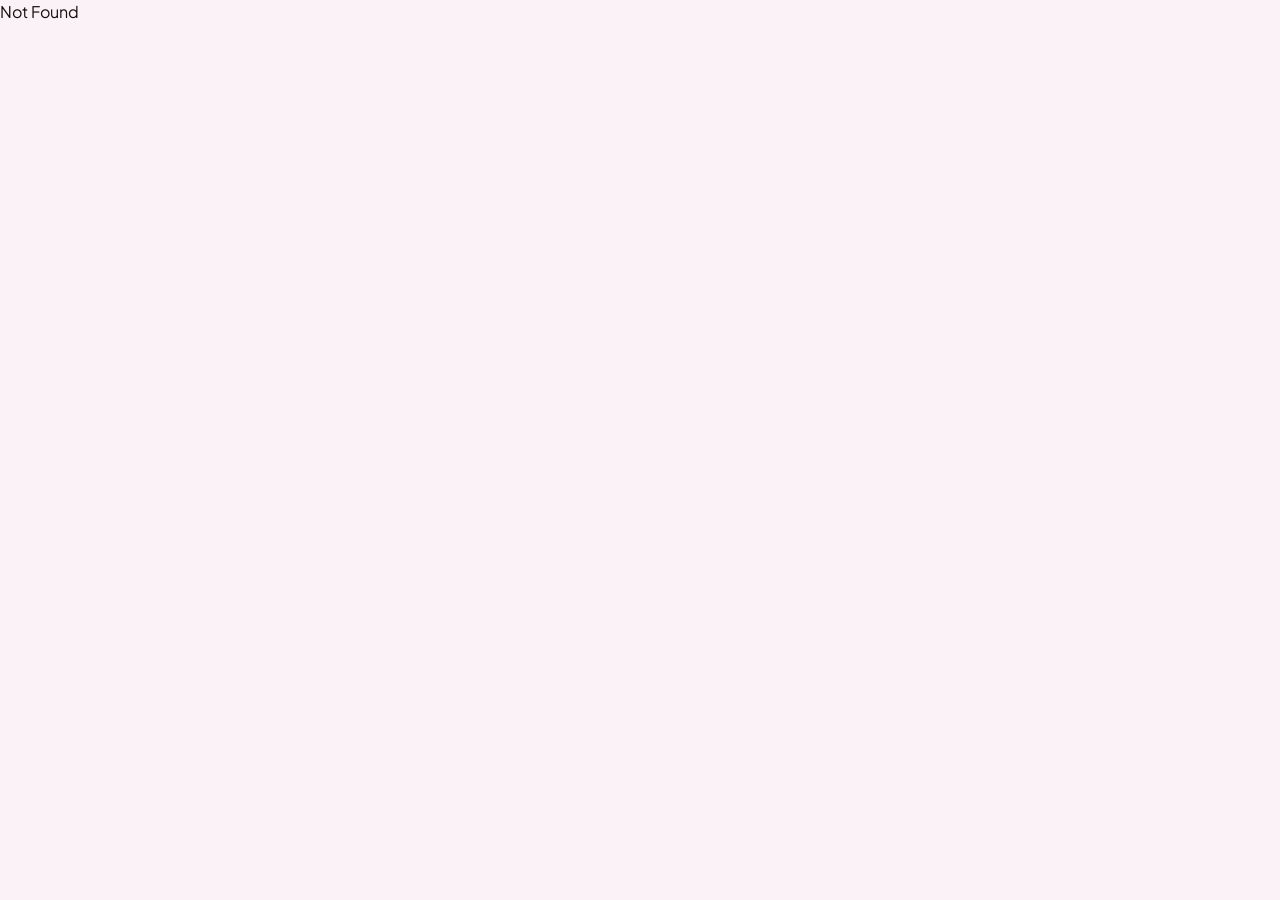
==== casestudy/case1.html @ 684c2c56 "Make responsive" ====
<html lang="en">
  <head>
    <meta charset="UTF-8">
    <meta name="viewport" content="width=device-width, initial-scale=1.0">
    <title>App</title>
    <meta name="description" content="Built with caffeine.ai">
    <meta property="og:title" content="App">
    <meta property="og:description" content="Built with caffeine.ai">
    <meta property="og:type" content="website">
    <meta name="twitter:card" content="summary_large_image">
    <link rel="icon" type="image/x-icon" href="/favicon.ico">
    <script type="module" src="../assets/index.js"></script>
    <link rel="stylesheet" href="../assets/index.css">
    <link rel="stylesheet" href="casestudy.css">
  </head>
  <body>
    <div id="root">
      <div class="min-h-screen bg-background text-foreground">
        <header class="sticky top-0 z-50 bg-background/90 backdrop-blur-md border-b border-border">
          <div class="max-w-4xl mx-auto px-6 h-16 flex items-center justify-between">
            <a href="../index.html#projects" data-slot="button" class="inline-flex items-center justify-center whitespace-nowrap text-sm font-medium transition-all disabled:pointer-events-none disabled:opacity-50 [&amp;_svg]:pointer-events-none [&amp;_svg:not([class*='size-'])]:size-4 shrink-0 [&amp;_svg]:shrink-0 outline-none focus-visible:border-ring focus-visible:ring-ring/50 focus-visible:ring-[3px] aria-invalid:ring-destructive/20 dark:aria-invalid:ring-destructive/40 aria-invalid:border-destructive hover:text-accent-foreground dark:hover:bg-accent/50 h-8 gap-1.5 px-3 has-[&gt;svg]:px-2.5 rounded-full hover:bg-accent -ml-2" data-ocid="casestudy.secondary_button">
              <svg xmlns="http://www.w3.org/2000/svg" width="24" height="24" viewBox="0 0 24 24" fill="none" stroke="currentColor" stroke-width="2" stroke-linecap="round" stroke-linejoin="round" class="lucide lucide-arrow-left w-4 h-4 mr-2" aria-hidden="true">
                <path d="m12 19-7-7 7-7"></path>
                <path d="M19 12H5"></path>
              </svg>Back to Portfolio </a>
            <span class="font-display text-sm font-semibold text-muted-foreground hidden sm:block">Case Study</span>
          </div>
        </header>
        <main class="max-w-4xl mx-auto px-6 py-16">
          <div class="mb-12" style="opacity: 1; transform: none;">
            <div class="flex flex-wrap gap-2 mb-4">
              <span class="text-xs font-medium px-3 py-1 bg-accent text-accent-foreground rounded-full border border-border">UI/UX Design</span>
              <span class="text-xs font-medium px-3 py-1 bg-accent text-accent-foreground rounded-full border border-border">Landing Page</span>
            </div>
            <h1 class="font-display text-4xl md:text-5xl font-bold text-foreground mb-4 leading-tight">Unimersiv VR Landing Page</h1>
            <p class="text-lg text-muted-foreground max-w-xl">A bold and immersive landing page design for a VR solutions platform, blending dark aesthetics with futuristic typography.</p>
          </div>
          <div class="rounded-3xl overflow-hidden shadow-lift mb-16" style="opacity: 1; transform: none;">
            <img alt="Unimersiv VR Landing Page" class="w-full h-auto object-cover object-top max-h-[520px]" src="../assets/uploads/VR-landing-Page-1-1.png">
          </div>
          <div class="space-y-12">
            <div class="grid md:grid-cols-[200px_1fr] gap-6 items-start" style="opacity: 1; transform: none;">
              <div class="flex items-center gap-3 md:flex-col md:items-start md:pt-1">
                <div class="w-10 h-10 rounded-2xl bg-accent border border-border flex items-center justify-center flex-shrink-0">
                  <svg xmlns="http://www.w3.org/2000/svg" width="24" height="24" viewBox="0 0 24 24" fill="none" stroke="currentColor" stroke-width="2" stroke-linecap="round" stroke-linejoin="round" class="lucide lucide-target w-5 h-5 text-accent-foreground" aria-hidden="true">
                    <circle cx="12" cy="12" r="10"></circle>
                    <circle cx="12" cy="12" r="6"></circle>
                    <circle cx="12" cy="12" r="2"></circle>
                  </svg>
                </div>
                <h2 class="font-display font-semibold text-base text-foreground">Project Overview</h2>
              </div>
              <div class="bg-card border border-border rounded-2xl p-6 shadow-xs">
                <p class="text-sm text-muted-foreground leading-relaxed">This project focused on delivering a user-centered design solution that solves a real problem in a modern, visually refined way. The goal was to create an experience that feels intuitive, looks beautiful, and aligns with the brand’s identity and business objectives.</p>
              </div>
            </div>
            <div class="grid md:grid-cols-[200px_1fr] gap-6 items-start" style="opacity: 1; transform: none;">
              <div class="flex items-center gap-3 md:flex-col md:items-start md:pt-1">
                <div class="w-10 h-10 rounded-2xl bg-accent border border-border flex items-center justify-center flex-shrink-0">
                  <svg xmlns="http://www.w3.org/2000/svg" width="24" height="24" viewBox="0 0 24 24" fill="none" stroke="currentColor" stroke-width="2" stroke-linecap="round" stroke-linejoin="round" class="lucide lucide-search w-5 h-5 text-accent-foreground" aria-hidden="true">
                    <path d="m21 21-4.34-4.34"></path>
                    <circle cx="11" cy="11" r="8"></circle>
                  </svg>
                </div>
                <h2 class="font-display font-semibold text-base text-foreground">Problem Statement</h2>
              </div>
              <div class="bg-card border border-border rounded-2xl p-6 shadow-xs">
                <p class="text-sm text-muted-foreground leading-relaxed">Users were facing friction points in the existing experience — unclear navigation, inconsistent visual language, and lack of responsiveness across devices. The challenge was to redesign the experience from the ground up with a research-first approach, addressing both usability gaps and aesthetic shortcomings.</p>
              </div>
            </div>
            <div class="grid md:grid-cols-[200px_1fr] gap-6 items-start" style="opacity: 1; transform: none;">
              <div class="flex items-center gap-3 md:flex-col md:items-start md:pt-1">
                <div class="w-10 h-10 rounded-2xl bg-accent border border-border flex items-center justify-center flex-shrink-0">
                  <svg xmlns="http://www.w3.org/2000/svg" width="24" height="24" viewBox="0 0 24 24" fill="none" stroke="currentColor" stroke-width="2" stroke-linecap="round" stroke-linejoin="round" class="lucide lucide-lightbulb w-5 h-5 text-accent-foreground" aria-hidden="true">
                    <path d="M15 14c.2-1 .7-1.7 1.5-2.5 1-.9 1.5-2.2 1.5-3.5A6 6 0 0 0 6 8c0 1 .2 2.2 1.5 3.5.7.7 1.3 1.5 1.5 2.5"></path>
                    <path d="M9 18h6"></path>
                    <path d="M10 22h4"></path>
                  </svg>
                </div>
                <h2 class="font-display font-semibold text-base text-foreground">Research &amp; Insights</h2>
              </div>
              <div class="bg-card border border-border rounded-2xl p-6 shadow-xs">
                <p class="text-sm text-muted-foreground leading-relaxed">Through user interviews, competitive analysis, and heuristic evaluation, we identified core pain points: cognitive overload, poor information hierarchy, and missing feedback states. These insights directly shaped the design direction and feature prioritization.</p>
              </div>
            </div>
            <div class="grid md:grid-cols-[200px_1fr] gap-6 items-start" style="opacity: 1; transform: none;">
              <div class="flex items-center gap-3 md:flex-col md:items-start md:pt-1">
                <div class="w-10 h-10 rounded-2xl bg-accent border border-border flex items-center justify-center flex-shrink-0">
                  <svg xmlns="http://www.w3.org/2000/svg" width="24" height="24" viewBox="0 0 24 24" fill="none" stroke="currentColor" stroke-width="2" stroke-linecap="round" stroke-linejoin="round" class="lucide lucide-layers w-5 h-5 text-accent-foreground" aria-hidden="true">
                    <path d="M12.83 2.18a2 2 0 0 0-1.66 0L2.6 6.08a1 1 0 0 0 0 1.83l8.58 3.91a2 2 0 0 0 1.66 0l8.58-3.9a1 1 0 0 0 0-1.83z"></path>
                    <path d="M2 12a1 1 0 0 0 .58.91l8.6 3.91a2 2 0 0 0 1.65 0l8.58-3.9A1 1 0 0 0 22 12"></path>
                    <path d="M2 17a1 1 0 0 0 .58.91l8.6 3.91a2 2 0 0 0 1.65 0l8.58-3.9A1 1 0 0 0 22 17"></path>
                  </svg>
                </div>
                <h2 class="font-display font-semibold text-base text-foreground">Design Process</h2>
              </div>
              <div class="bg-card border border-border rounded-2xl p-6 shadow-xs">
                <p class="text-sm text-muted-foreground leading-relaxed">Starting with low-fidelity wireframes in Figma, I mapped user flows and information architecture. After testing and iteration, mid-fidelity prototypes were created, refined through feedback sessions, and evolved into high-fidelity UI designs with a complete design system including components, spacing tokens, and color guidelines.</p>
              </div>
            </div>
            <div class="grid md:grid-cols-[200px_1fr] gap-6 items-start" style="opacity: 1; transform: none;">
              <div class="flex items-center gap-3 md:flex-col md:items-start md:pt-1">
                <div class="w-10 h-10 rounded-2xl bg-accent border border-border flex items-center justify-center flex-shrink-0">
                  <svg xmlns="http://www.w3.org/2000/svg" width="24" height="24" viewBox="0 0 24 24" fill="none" stroke="currentColor" stroke-width="2" stroke-linecap="round" stroke-linejoin="round" class="lucide lucide-monitor w-5 h-5 text-accent-foreground" aria-hidden="true">
                    <rect width="20" height="14" x="2" y="3" rx="2"></rect>
                    <line x1="8" x2="16" y1="21" y2="21"></line>
                    <line x1="12" x2="12" y1="17" y2="21"></line>
                  </svg>
                </div>
                <h2 class="font-display font-semibold text-base text-foreground">Final UI Design</h2>
              </div>
              <div class="bg-card border border-border rounded-2xl p-6 shadow-xs">
                <p class="text-sm text-muted-foreground leading-relaxed">The final design features a clean, minimal interface with strong typographic hierarchy, consistent component usage, and delightful micro-interactions. The design system ensures scalability and consistency across all screens and future releases.</p>
              </div>
            </div>
            <div class="grid md:grid-cols-[200px_1fr] gap-6 items-start" style="opacity: 1; transform: none;">
              <div class="flex items-center gap-3 md:flex-col md:items-start md:pt-1">
                <div class="w-10 h-10 rounded-2xl bg-accent border border-border flex items-center justify-center flex-shrink-0">
                  <svg xmlns="http://www.w3.org/2000/svg" width="24" height="24" viewBox="0 0 24 24" fill="none" stroke="currentColor" stroke-width="2" stroke-linecap="round" stroke-linejoin="round" class="lucide lucide-trending-up w-5 h-5 text-accent-foreground" aria-hidden="true">
                    <path d="M16 7h6v6"></path>
                    <path d="m22 7-8.5 8.5-5-5L2 17"></path>
                  </svg>
                </div>
                <h2 class="font-display font-semibold text-base text-foreground">Outcome &amp; Impact</h2>
              </div>
              <div class="bg-card border border-border rounded-2xl p-6 shadow-xs">
                <p class="text-sm text-muted-foreground leading-relaxed">The redesigned experience showed measurable improvements: increased task completion rates, reduced user drop-off, and positive feedback from usability testing participants. The project demonstrated the tangible business value of investing in research-driven, thoughtful design.</p>
              </div>
            </div>
          </div>
          <div class="mt-16 text-center bg-gradient-to-br from-rose-50 to-amber-50 border border-border rounded-4xl p-12" style="opacity: 1; transform: none;">
            <h3 class="font-display text-3xl font-bold text-foreground mb-3">Like what you see?</h3>
            <p class="text-muted-foreground mb-6">Let's collaborate on your next project.</p>
            <a href="../index.html#contact" data-slot="button" class="inline-flex items-center justify-center gap-2 whitespace-nowrap text-sm font-medium disabled:pointer-events-none disabled:opacity-50 [&amp;_svg]:pointer-events-none 
              [&amp;_svg:not([class*='size-'])]:size-4 shrink-0 [&amp;_svg]:shrink-0 outline-none focus-visible:border-ring focus-visible:ring-ring/50 
              focus-visible:ring-[3px] aria-invalid:ring-destructive/20 dark:aria-invalid:ring-destructive/40 aria-invalid:border-destructive shadow-xs 
              hover:bg-primary/90 py-2 has-[&gt;svg]:px-3 rounded-full px-8 h-12 bg-primary text-primary-foreground hover:opacity-90 transition-all hover:scale-105" 
              data-ocid="casestudy.primary_button">Get in Touch
            </a>
          </div>
        </main>
      </div>
      <section aria-label="Notifications alt+T" tabindex="-1" aria-live="polite" aria-relevant="additions text" aria-atomic="false"></section>
    </div>
  </body>
</html>
---- assets/index.css ----
@import url("https://fonts.googleapis.com/css2?family=Playfair+Display:ital,wght@0,400;0,500;0,600;0,700;0,800;1,400;1,500&family=Plus+Jakarta+Sans:wght@300;400;500;600;700&display=swap");

*, ::before, ::after{
  --tw-border-spacing-x: 0;
  --tw-border-spacing-y: 0;
  --tw-translate-x: 0;
  --tw-translate-y: 0;
  --tw-rotate: 0;
  --tw-skew-x: 0;
  --tw-skew-y: 0;
  --tw-scale-x: 1;
  --tw-scale-y: 1;
  --tw-pan-x:  ;
  --tw-pan-y:  ;
  --tw-pinch-zoom:  ;
  --tw-scroll-snap-strictness: proximity;
  --tw-gradient-from-position:  ;
  --tw-gradient-via-position:  ;
  --tw-gradient-to-position:  ;
  --tw-ordinal:  ;
  --tw-slashed-zero:  ;
  --tw-numeric-figure:  ;
  --tw-numeric-spacing:  ;
  --tw-numeric-fraction:  ;
  --tw-ring-inset:  ;
  --tw-ring-offset-width: 0px;
  --tw-ring-offset-color: #fff;
  --tw-ring-color: rgb(59 130 246 / 0.5);
  --tw-ring-offset-shadow: 0 0 #0000;
  --tw-ring-shadow: 0 0 #0000;
  --tw-shadow: 0 0 #0000;
  --tw-shadow-colored: 0 0 #0000;
  --tw-blur:  ;
  --tw-brightness:  ;
  --tw-contrast:  ;
  --tw-grayscale:  ;
  --tw-hue-rotate:  ;
  --tw-invert:  ;
  --tw-saturate:  ;
  --tw-sepia:  ;
  --tw-drop-shadow:  ;
  --tw-backdrop-blur:  ;
  --tw-backdrop-brightness:  ;
  --tw-backdrop-contrast:  ;
  --tw-backdrop-grayscale:  ;
  --tw-backdrop-hue-rotate:  ;
  --tw-backdrop-invert:  ;
  --tw-backdrop-opacity:  ;
  --tw-backdrop-saturate:  ;
  --tw-backdrop-sepia:  ;
  --tw-contain-size:  ;
  --tw-contain-layout:  ;
  --tw-contain-paint:  ;
  --tw-contain-style:  ;
}

::backdrop{
  --tw-border-spacing-x: 0;
  --tw-border-spacing-y: 0;
  --tw-translate-x: 0;
  --tw-translate-y: 0;
  --tw-rotate: 0;
  --tw-skew-x: 0;
  --tw-skew-y: 0;
  --tw-scale-x: 1;
  --tw-scale-y: 1;
  --tw-pan-x:  ;
  --tw-pan-y:  ;
  --tw-pinch-zoom:  ;
  --tw-scroll-snap-strictness: proximity;
  --tw-gradient-from-position:  ;
  --tw-gradient-via-position:  ;
  --tw-gradient-to-position:  ;
  --tw-ordinal:  ;
  --tw-slashed-zero:  ;
  --tw-numeric-figure:  ;
  --tw-numeric-spacing:  ;
  --tw-numeric-fraction:  ;
  --tw-ring-inset:  ;
  --tw-ring-offset-width: 0px;
  --tw-ring-offset-color: #fff;
  --tw-ring-color: rgb(59 130 246 / 0.5);
  --tw-ring-offset-shadow: 0 0 #0000;
  --tw-ring-shadow: 0 0 #0000;
  --tw-shadow: 0 0 #0000;
  --tw-shadow-colored: 0 0 #0000;
  --tw-blur:  ;
  --tw-brightness:  ;
  --tw-contrast:  ;
  --tw-grayscale:  ;
  --tw-hue-rotate:  ;
  --tw-invert:  ;
  --tw-saturate:  ;
  --tw-sepia:  ;
  --tw-drop-shadow:  ;
  --tw-backdrop-blur:  ;
  --tw-backdrop-brightness:  ;
  --tw-backdrop-contrast:  ;
  --tw-backdrop-grayscale:  ;
  --tw-backdrop-hue-rotate:  ;
  --tw-backdrop-invert:  ;
  --tw-backdrop-opacity:  ;
  --tw-backdrop-saturate:  ;
  --tw-backdrop-sepia:  ;
  --tw-contain-size:  ;
  --tw-contain-layout:  ;
  --tw-contain-paint:  ;
  --tw-contain-style:  ;
}

/*
! tailwindcss v3.4.19 | MIT License | https://tailwindcss.com
*/

/*
1. Prevent padding and border from affecting element width. (https://github.com/mozdevs/cssremedy/issues/4)
2. Allow adding a border to an element by just adding a border-width. (https://github.com/tailwindcss/tailwindcss/pull/116)
*/

*,
::before,
::after {
  box-sizing: border-box; /* 1 */
  border-width: 0; /* 2 */
  border-style: solid; /* 2 */
  border-color: #e5e7eb; /* 2 */
}

::before,
::after {
  --tw-content: '';
}

/*
1. Use a consistent sensible line-height in all browsers.
2. Prevent adjustments of font size after orientation changes in iOS.
3. Use a more readable tab size.
4. Use the user's configured `sans` font-family by default.
5. Use the user's configured `sans` font-feature-settings by default.
6. Use the user's configured `sans` font-variation-settings by default.
7. Disable tap highlights on iOS
*/

html,
:host {
  line-height: 1.5; /* 1 */
  -webkit-text-size-adjust: 100%; /* 2 */
  -moz-tab-size: 4; /* 3 */
  -o-tab-size: 4;
     tab-size: 4; /* 3 */
  font-family: ui-sans-serif, system-ui, sans-serif, "Apple Color Emoji", "Segoe UI Emoji", "Segoe UI Symbol", "Noto Color Emoji"; /* 4 */
  font-feature-settings: normal; /* 5 */
  font-variation-settings: normal; /* 6 */
  -webkit-tap-highlight-color: transparent; /* 7 */
}

/*
1. Remove the margin in all browsers.
2. Inherit line-height from `html` so users can set them as a class directly on the `html` element.
*/

body {
  margin: 0; /* 1 */
  line-height: inherit; /* 2 */
}

/*
1. Add the correct height in Firefox.
2. Correct the inheritance of border color in Firefox. (https://bugzilla.mozilla.org/show_bug.cgi?id=190655)
3. Ensure horizontal rules are visible by default.
*/

hr {
  height: 0; /* 1 */
  color: inherit; /* 2 */
  border-top-width: 1px; /* 3 */
}

/*
Add the correct text decoration in Chrome, Edge, and Safari.
*/

abbr:where([title]) {
  -webkit-text-decoration: underline dotted;
          text-decoration: underline dotted;
}

/*
Remove the default font size and weight for headings.
*/

h1,
h2,
h3,
h4,
h5,
h6 {
  font-size: inherit;
  font-weight: inherit;
}

/*
Reset links to optimize for opt-in styling instead of opt-out.
*/

a {
  color: inherit;
  text-decoration: inherit;
}

/*
Add the correct font weight in Edge and Safari.
*/

b,
strong {
  font-weight: bolder;
}

/*
1. Use the user's configured `mono` font-family by default.
2. Use the user's configured `mono` font-feature-settings by default.
3. Use the user's configured `mono` font-variation-settings by default.
4. Correct the odd `em` font sizing in all browsers.
*/

code,
kbd,
samp,
pre {
  font-family: ui-monospace, SFMono-Regular, Menlo, Monaco, Consolas, "Liberation Mono", "Courier New", monospace; /* 1 */
  font-feature-settings: normal; /* 2 */
  font-variation-settings: normal; /* 3 */
  font-size: 1em; /* 4 */
}

/*
Add the correct font size in all browsers.
*/

small {
  font-size: 80%;
}

/*
Prevent `sub` and `sup` elements from affecting the line height in all browsers.
*/

sub,
sup {
  font-size: 75%;
  line-height: 0;
  position: relative;
  vertical-align: baseline;
}

sub {
  bottom: -0.25em;
}

sup {
  top: -0.5em;
}

/*
1. Remove text indentation from table contents in Chrome and Safari. (https://bugs.chromium.org/p/chromium/issues/detail?id=999088, https://bugs.webkit.org/show_bug.cgi?id=201297)
2. Correct table border color inheritance in all Chrome and Safari. (https://bugs.chromium.org/p/chromium/issues/detail?id=935729, https://bugs.webkit.org/show_bug.cgi?id=195016)
3. Remove gaps between table borders by default.
*/

table {
  text-indent: 0; /* 1 */
  border-color: inherit; /* 2 */
  border-collapse: collapse; /* 3 */
}

/*
1. Change the font styles in all browsers.
2. Remove the margin in Firefox and Safari.
3. Remove default padding in all browsers.
*/

button,
input,
optgroup,
select,
textarea {
  font-family: inherit; /* 1 */
  font-feature-settings: inherit; /* 1 */
  font-variation-settings: inherit; /* 1 */
  font-size: 100%; /* 1 */
  font-weight: inherit; /* 1 */
  line-height: inherit; /* 1 */
  letter-spacing: inherit; /* 1 */
  color: inherit; /* 1 */
  margin: 0; /* 2 */
  padding: 0; /* 3 */
}

/*
Remove the inheritance of text transform in Edge and Firefox.
*/

button,
select {
  text-transform: none;
}

/*
1. Correct the inability to style clickable types in iOS and Safari.
2. Remove default button styles.
*/

button,
input:where([type='button']),
input:where([type='reset']),
input:where([type='submit']) {
  -webkit-appearance: button; /* 1 */
  background-color: transparent; /* 2 */
  background-image: none; /* 2 */
}

/*
Use the modern Firefox focus style for all focusable elements.
*/

:-moz-focusring {
  outline: auto;
}

/*
Remove the additional `:invalid` styles in Firefox. (https://github.com/mozilla/gecko-dev/blob/2f9eacd9d3d995c937b4251a5557d95d494c9be1/layout/style/res/forms.css#L728-L737)
*/

:-moz-ui-invalid {
  box-shadow: none;
}

/*
Add the correct vertical alignment in Chrome and Firefox.
*/

progress {
  vertical-align: baseline;
}

/*
Correct the cursor style of increment and decrement buttons in Safari.
*/

::-webkit-inner-spin-button,
::-webkit-outer-spin-button {
  height: auto;
}

/*
1. Correct the odd appearance in Chrome and Safari.
2. Correct the outline style in Safari.
*/

[type='search'] {
  -webkit-appearance: textfield; /* 1 */
  outline-offset: -2px; /* 2 */
}

/*
Remove the inner padding in Chrome and Safari on macOS.
*/

::-webkit-search-decoration {
  -webkit-appearance: none;
}

/*
1. Correct the inability to style clickable types in iOS and Safari.
2. Change font properties to `inherit` in Safari.
*/

::-webkit-file-upload-button {
  -webkit-appearance: button; /* 1 */
  font: inherit; /* 2 */
}

/*
Add the correct display in Chrome and Safari.
*/

summary {
  display: list-item;
}

/*
Removes the default spacing and border for appropriate elements.
*/

blockquote,
dl,
dd,
h1,
h2,
h3,
h4,
h5,
h6,
hr,
figure,
p,
pre {
  margin: 0;
}

fieldset {
  margin: 0;
  padding: 0;
}

legend {
  padding: 0;
}

ol,
ul,
menu {
  list-style: none;
  margin: 0;
  padding: 0;
}

/*
Reset default styling for dialogs.
*/

dialog {
  padding: 0;
}

/*
Prevent resizing textareas horizontally by default.
*/

textarea {
  resize: vertical;
}

/*
1. Reset the default placeholder opacity in Firefox. (https://github.com/tailwindlabs/tailwindcss/issues/3300)
2. Set the default placeholder color to the user's configured gray 400 color.
*/

input::-moz-placeholder, textarea::-moz-placeholder {
  opacity: 1; /* 1 */
  color: #9ca3af; /* 2 */
}

input::placeholder,
textarea::placeholder {
  opacity: 1; /* 1 */
  color: #9ca3af; /* 2 */
}

/*
Set the default cursor for buttons.
*/

button,
[role="button"] {
  cursor: pointer;
}

/*
Make sure disabled buttons don't get the pointer cursor.
*/

:disabled {
  cursor: default;
}

/*
1. Make replaced elements `display: block` by default. (https://github.com/mozdevs/cssremedy/issues/14)
2. Add `vertical-align: middle` to align replaced elements more sensibly by default. (https://github.com/jensimmons/cssremedy/issues/14#issuecomment-634934210)
   This can trigger a poorly considered lint error in some tools but is included by design.
*/

img,
svg,
video,
canvas,
audio,
iframe,
embed,
object {
  display: block; /* 1 */
  vertical-align: middle; /* 2 */
}

/*
Constrain images and videos to the parent width and preserve their intrinsic aspect ratio. (https://github.com/mozdevs/cssremedy/issues/14)
*/

img,
video {
  max-width: 100%;
  height: auto;
}

/* Make elements with the HTML hidden attribute stay hidden by default */

[hidden]:where(:not([hidden="until-found"])) {
  display: none;
}

:root {
    --background: 0.97 0.012 340;
    --foreground: 0.18 0.01 50;
    --card: 0.99 0.006 340;
    --card-foreground: 0.18 0.01 50;
    --popover: 0.99 0.006 340;
    --popover-foreground: 0.18 0.01 50;
    --primary: 0.52 0.12 340;
    --primary-foreground: 0.99 0.002 80;
    --secondary: 0.94 0.018 340;
    --secondary-foreground: 0.28 0.02 50;
    --muted: 0.95 0.01 340;
    --muted-foreground: 0.52 0.02 55;
    --accent: 0.93 0.028 340;
    --accent-foreground: 0.35 0.07 340;
    --destructive: 0.58 0.22 25;
    --destructive-foreground: 0.99 0.002 80;
    --border: 0.91 0.015 340;
    --input: 0.91 0.015 340;
    --ring: 0.52 0.12 340;
    --radius: 1rem;
    --chart-1: 0.52 0.12 340;
    --chart-2: 0.65 0.08 60;
    --chart-3: 0.6 0.09 200;
    --chart-4: 0.7 0.06 130;
    --chart-5: 0.55 0.12 30;
    --sidebar: 0.97 0.008 70;
    --sidebar-foreground: 0.18 0.01 50;
    --sidebar-primary: 0.52 0.12 340;
    --sidebar-primary-foreground: 0.99 0.002 80;
    --sidebar-accent: 0.93 0.028 340;
    --sidebar-accent-foreground: 0.35 0.07 340;
    --sidebar-border: 0.91 0.015 340;
    --sidebar-ring: 0.52 0.12 340;
  }

*{
  border-color: oklch(var(--border));
}

body{
  background-color: oklch(var(--background));
  font-family: Plus Jakarta Sans, system-ui, sans-serif;
  color: oklch(var(--foreground));
  -webkit-font-smoothing: antialiased;
  -moz-osx-font-smoothing: grayscale;
}

html {
    scroll-behavior: smooth;
  }

.sr-only{
  position: absolute;
  width: 1px;
  height: 1px;
  padding: 0;
  margin: -1px;
  overflow: hidden;
  clip: rect(0, 0, 0, 0);
  white-space: nowrap;
  border-width: 0;
}

.pointer-events-none{
  pointer-events: none;
}

.visible{
  visibility: visible;
}

.invisible{
  visibility: hidden;
}

.static{
  position: static;
}

.fixed{
  position: fixed;
}

.absolute{
  position: absolute;
}

.relative{
  position: relative;
}

.sticky{
  position: sticky;
}

.inset-0{
  inset: 0px;
}

.inset-x-0{
  left: 0px;
  right: 0px;
}

.inset-y-0{
  top: 0px;
  bottom: 0px;
}

.-bottom-12{
  bottom: -3rem;
}

.-left-12{
  left: -3rem;
}

.-right-12{
  right: -3rem;
}

.-top-12{
  top: -3rem;
}

.bottom-0{
  bottom: 0px;
}

.bottom-6{
  bottom: 1.5rem;
}

.bottom-8{
  bottom: 2rem;
}

.left-0{
  left: 0px;
}

.left-1\/2{
  left: 50%;
}

.left-2{
  left: 0.5rem;
}

.left-6{
  left: 1.5rem;
}

.left-8{
  left: 2rem;
}

.left-\[50\%\]{
  left: 50%;
}

.right-0{
  right: 0px;
}

.right-1{
  right: 0.25rem;
}

.right-2{
  right: 0.5rem;
}

.right-3{
  right: 0.75rem;
}

.right-4{
  right: 1rem;
}

.right-6{
  right: 1.5rem;
}

.top-0{
  top: 0px;
}

.top-1\.5{
  top: 0.375rem;
}

.top-1\/2{
  top: 50%;
}

.top-3\.5{
  top: 0.875rem;
}

.top-4{
  top: 1rem;
}

.top-7{
  top: 1.75rem;
}

.top-\[1px\]{
  top: 1px;
}

.top-\[50\%\]{
  top: 50%;
}

.top-\[60\%\]{
  top: 60%;
}

.top-full{
  top: 100%;
}

.isolate{
  isolation: isolate;
}

.z-10{
  z-index: 10;
}

.z-20{
  z-index: 20;
}

.z-50{
  z-index: 50;
}

.z-\[1\]{
  z-index: 1;
}

.col-start-2{
  grid-column-start: 2;
}

.row-span-2{
  grid-row: span 2 / span 2;
}

.row-start-1{
  grid-row-start: 1;
}

.-mx-1{
  margin-left: -0.25rem;
  margin-right: -0.25rem;
}

.mx-2{
  margin-left: 0.5rem;
  margin-right: 0.5rem;
}

.mx-3\.5{
  margin-left: 0.875rem;
  margin-right: 0.875rem;
}

.mx-auto{
  margin-left: auto;
  margin-right: auto;
}

.my-0\.5{
  margin-top: 0.125rem;
  margin-bottom: 0.125rem;
}

.my-1{
  margin-top: 0.25rem;
  margin-bottom: 0.25rem;
}

.-ml-2{
  margin-left: -0.5rem;
}

.-ml-4{
  margin-left: -1rem;
}

.-mt-4{
  margin-top: -1rem;
}

.mb-0\.5{
  margin-bottom: 0.125rem;
}

.mb-1\.5{
  margin-bottom: 0.375rem;
}

.mb-12{
  margin-bottom: 3rem;
}

.mb-14{
  margin-bottom: 3.5rem;
}

.mb-16{
  margin-bottom: 4rem;
}

.mb-2{
  margin-bottom: 0.5rem;
}

.mb-3{
  margin-bottom: 0.75rem;
}

.mb-4{
  margin-bottom: 1rem;
}

.mb-5{
  margin-bottom: 1.25rem;
}

.mb-6{
  margin-bottom: 1.5rem;
}

.mb-8{
  margin-bottom: 2rem;
}

.ml-1{
  margin-left: 0.25rem;
}

.ml-2{
  margin-left: 0.5rem;
}

.ml-auto{
  margin-left: auto;
}

.mr-2{
  margin-right: 0.5rem;
}

.mt-0\.5{
  margin-top: 0.125rem;
}

.mt-1{
  margin-top: 0.25rem;
}

.mt-1\.5{
  margin-top: 0.375rem;
}

.mt-16{
  margin-top: 4rem;
}

.mt-2{
  margin-top: 0.5rem;
}

.mt-4{
  margin-top: 1rem;
}

.mt-6{
  margin-top: 1.5rem;
}

.mt-8{
  margin-top: 2rem;
}

.mt-auto{
  margin-top: auto;
}

.line-clamp-1{
  overflow: hidden;
  display: -webkit-box;
  -webkit-box-orient: vertical;
  -webkit-line-clamp: 1;
}

.block{
  display: block;
}

.inline-block{
  display: inline-block;
}

.flex{
  display: flex;
}

.inline-flex{
  display: inline-flex;
}

.table{
  display: table;
}

.table-caption{
  display: table-caption;
}

.table-cell{
  display: table-cell;
}

.table-row{
  display: table-row;
}

.grid{
  display: grid;
}

.hidden{
  display: none;
}

.aspect-\[16\/10\]{
  aspect-ratio: 16/10;
}

.aspect-\[4\/5\]{
  aspect-ratio: 4/5;
}

.aspect-square{
  aspect-ratio: 1 / 1;
}

.aspect-video{
  aspect-ratio: 16 / 9;
}

.size-2{
  width: 0.5rem;
  height: 0.5rem;
}

.size-2\.5{
  width: 0.625rem;
  height: 0.625rem;
}

.size-3{
  width: 0.75rem;
  height: 0.75rem;
}

.size-3\.5{
  width: 0.875rem;
  height: 0.875rem;
}

.size-4{
  width: 1rem;
  height: 1rem;
}

.size-7{
  width: 1.75rem;
  height: 1.75rem;
}

.size-8{
  width: 2rem;
  height: 2rem;
}

.size-9{
  width: 2.25rem;
  height: 2.25rem;
}

.size-auto{
  width: auto;
  height: auto;
}

.size-full{
  width: 100%;
  height: 100%;
}

.h-0\.5{
  height: 0.125rem;
}

.h-1\.5{
  height: 0.375rem;
}

.h-10{
  height: 2.5rem;
}

.h-11{
  height: 2.75rem;
}

.h-12{
  height: 3rem;
}

.h-16{
  height: 4rem;
}

.h-2{
  height: 0.5rem;
}

.h-2\.5{
  height: 0.625rem;
}

.h-3\.5{
  height: 0.875rem;
}

.h-4{
  height: 1rem;
}

.h-5{
  height: 1.25rem;
}

.h-7{
  height: 1.75rem;
}

.h-8{
  height: 2rem;
}

.h-9{
  height: 2.25rem;
}

.h-\[1\.15rem\]{
  height: 1.15rem;
}

.h-\[calc\(100\%-1px\)\]{
  height: calc(100% - 1px);
}

.h-\[var\(--radix-navigation-menu-viewport-height\)\]{
  height: var(--radix-navigation-menu-viewport-height);
}

.h-\[var\(--radix-select-trigger-height\)\]{
  height: var(--radix-select-trigger-height);
}

.h-auto{
  height: auto;
}

.h-full{
  height: 100%;
}

.h-px{
  height: 1px;
}

.h-svh{
  height: 100svh;
}

.max-h-\[300px\]{
  max-height: 300px;
}

.max-h-\[520px\]{
  max-height: 520px;
}

.min-h-0{
  min-height: 0px;
}

.min-h-16{
  min-height: 4rem;
}

.min-h-4{
  min-height: 1rem;
}

.min-h-screen{
  min-height: 100vh;
}

.min-h-svh{
  min-height: 100svh;
}

.w-0{
  width: 0px;
}

.w-1{
  width: 0.25rem;
}

.w-1\.5{
  width: 0.375rem;
}

.w-10{
  width: 2.5rem;
}

.w-11{
  width: 2.75rem;
}

.w-2{
  width: 0.5rem;
}

.w-2\.5{
  width: 0.625rem;
}

.w-3{
  width: 0.75rem;
}

.w-3\.5{
  width: 0.875rem;
}

.w-3\/4{
  width: 75%;
}

.w-4{
  width: 1rem;
}

.w-5{
  width: 1.25rem;
}

.w-64{
  width: 16rem;
}

.w-72{
  width: 18rem;
}

.w-8{
  width: 2rem;
}

.w-9{
  width: 2.25rem;
}

.w-\[100px\]{
  width: 100px;
}

.w-auto{
  width: auto;
}

.w-fit{
  width: -moz-fit-content;
  width: fit-content;
}

.w-full{
  width: 100%;
}

.w-max{
  width: -moz-max-content;
  width: max-content;
}

.w-px{
  width: 1px;
}

.min-w-0{
  min-width: 0px;
}

.min-w-10{
  min-width: 2.5rem;
}

.min-w-5{
  min-width: 1.25rem;
}

.min-w-8{
  min-width: 2rem;
}

.min-w-9{
  min-width: 2.25rem;
}

.min-w-\[12rem\]{
  min-width: 12rem;
}

.min-w-\[8rem\]{
  min-width: 8rem;
}

.min-w-\[var\(--radix-select-trigger-width\)\]{
  min-width: var(--radix-select-trigger-width);
}

.max-w-3xl{
  max-width: 48rem;
}

.max-w-4xl{
  max-width: 56rem;
}

.max-w-6xl{
  max-width: 72rem;
}

.max-w-\[calc\(100\%-2rem\)\]{
  max-width: calc(100% - 2rem);
}

.max-w-lg{
  max-width: 32rem;
}

.max-w-max{
  max-width: -moz-max-content;
  max-width: max-content;
}

.max-w-md{
  max-width: 28rem;
}

.max-w-xl{
  max-width: 36rem;
}

.flex-1{
  flex: 1 1 0%;
}

.flex-shrink-0{
  flex-shrink: 0;
}

.shrink-0{
  flex-shrink: 0;
}

.grow{
  flex-grow: 1;
}

.grow-0{
  flex-grow: 0;
}

.basis-full{
  flex-basis: 100%;
}

.caption-bottom{
  caption-side: bottom;
}

.border-collapse{
  border-collapse: collapse;
}

.-translate-x-1\/2{
  --tw-translate-x: -50%;
  transform: translate(var(--tw-translate-x), var(--tw-translate-y)) rotate(var(--tw-rotate)) skewX(var(--tw-skew-x)) skewY(var(--tw-skew-y)) scaleX(var(--tw-scale-x)) scaleY(var(--tw-scale-y));
}

.-translate-x-px{
  --tw-translate-x: -1px;
  transform: translate(var(--tw-translate-x), var(--tw-translate-y)) rotate(var(--tw-rotate)) skewX(var(--tw-skew-x)) skewY(var(--tw-skew-y)) scaleX(var(--tw-scale-x)) scaleY(var(--tw-scale-y));
}

.-translate-y-1\/2{
  --tw-translate-y: -50%;
  transform: translate(var(--tw-translate-x), var(--tw-translate-y)) rotate(var(--tw-rotate)) skewX(var(--tw-skew-x)) skewY(var(--tw-skew-y)) scaleX(var(--tw-scale-x)) scaleY(var(--tw-scale-y));
}

.-translate-y-2{
  --tw-translate-y: -0.5rem;
  transform: translate(var(--tw-translate-x), var(--tw-translate-y)) rotate(var(--tw-rotate)) skewX(var(--tw-skew-x)) skewY(var(--tw-skew-y)) scaleX(var(--tw-scale-x)) scaleY(var(--tw-scale-y));
}

.translate-x-\[-50\%\]{
  --tw-translate-x: -50%;
  transform: translate(var(--tw-translate-x), var(--tw-translate-y)) rotate(var(--tw-rotate)) skewX(var(--tw-skew-x)) skewY(var(--tw-skew-y)) scaleX(var(--tw-scale-x)) scaleY(var(--tw-scale-y));
}

.translate-x-px{
  --tw-translate-x: 1px;
  transform: translate(var(--tw-translate-x), var(--tw-translate-y)) rotate(var(--tw-rotate)) skewX(var(--tw-skew-x)) skewY(var(--tw-skew-y)) scaleX(var(--tw-scale-x)) scaleY(var(--tw-scale-y));
}

.translate-y-0\.5{
  --tw-translate-y: 0.125rem;
  transform: translate(var(--tw-translate-x), var(--tw-translate-y)) rotate(var(--tw-rotate)) skewX(var(--tw-skew-x)) skewY(var(--tw-skew-y)) scaleX(var(--tw-scale-x)) scaleY(var(--tw-scale-y));
}

.translate-y-1\.5{
  --tw-translate-y: 0.375rem;
  transform: translate(var(--tw-translate-x), var(--tw-translate-y)) rotate(var(--tw-rotate)) skewX(var(--tw-skew-x)) skewY(var(--tw-skew-y)) scaleX(var(--tw-scale-x)) scaleY(var(--tw-scale-y));
}

.translate-y-\[-50\%\]{
  --tw-translate-y: -50%;
  transform: translate(var(--tw-translate-x), var(--tw-translate-y)) rotate(var(--tw-rotate)) skewX(var(--tw-skew-x)) skewY(var(--tw-skew-y)) scaleX(var(--tw-scale-x)) scaleY(var(--tw-scale-y));
}

.translate-y-\[calc\(-50\%_-_2px\)\]{
  --tw-translate-y: calc(-50% - 2px);
  transform: translate(var(--tw-translate-x), var(--tw-translate-y)) rotate(var(--tw-rotate)) skewX(var(--tw-skew-x)) skewY(var(--tw-skew-y)) scaleX(var(--tw-scale-x)) scaleY(var(--tw-scale-y));
}

.-rotate-45{
  --tw-rotate: -45deg;
  transform: translate(var(--tw-translate-x), var(--tw-translate-y)) rotate(var(--tw-rotate)) skewX(var(--tw-skew-x)) skewY(var(--tw-skew-y)) scaleX(var(--tw-scale-x)) scaleY(var(--tw-scale-y));
}

.rotate-45{
  --tw-rotate: 45deg;
  transform: translate(var(--tw-translate-x), var(--tw-translate-y)) rotate(var(--tw-rotate)) skewX(var(--tw-skew-x)) skewY(var(--tw-skew-y)) scaleX(var(--tw-scale-x)) scaleY(var(--tw-scale-y));
}

.rotate-90{
  --tw-rotate: 90deg;
  transform: translate(var(--tw-translate-x), var(--tw-translate-y)) rotate(var(--tw-rotate)) skewX(var(--tw-skew-x)) skewY(var(--tw-skew-y)) scaleX(var(--tw-scale-x)) scaleY(var(--tw-scale-y));
}

.transform{
  transform: translate(var(--tw-translate-x), var(--tw-translate-y)) rotate(var(--tw-rotate)) skewX(var(--tw-skew-x)) skewY(var(--tw-skew-y)) scaleX(var(--tw-scale-x)) scaleY(var(--tw-scale-y));
}

@keyframes pulse{

  50%{
    opacity: .5;
  }
}

.animate-pulse{
  animation: pulse 2s cubic-bezier(0.4, 0, 0.6, 1) infinite;
}

@keyframes spin{

  to{
    transform: rotate(360deg);
  }
}

.animate-spin{
  animation: spin 1s linear infinite;
}

.cursor-default{
  cursor: default;
}

.touch-none{
  touch-action: none;
}

.select-none{
  -webkit-user-select: none;
     -moz-user-select: none;
          user-select: none;
}

.resize-none{
  resize: none;
}

.resize{
  resize: both;
}

.scroll-my-1{
  scroll-margin-top: 0.25rem;
  scroll-margin-bottom: 0.25rem;
}

.scroll-py-1{
  scroll-padding-top: 0.25rem;
  scroll-padding-bottom: 0.25rem;
}

.list-none{
  list-style-type: none;
}

.auto-rows-min{
  grid-auto-rows: min-content;
}

.grid-cols-2{
  grid-template-columns: repeat(2, minmax(0, 1fr));
}

.grid-cols-3{
  grid-template-columns: repeat(3, minmax(0, 1fr));
}

.grid-cols-\[0_1fr\]{
  grid-template-columns: 0 1fr;
}

.grid-rows-2{
  grid-template-rows: repeat(2, minmax(0, 1fr));
}

.grid-rows-\[auto_auto\]{
  grid-template-rows: auto auto;
}

.flex-row{
  flex-direction: row;
}

.flex-col{
  flex-direction: column;
}

.flex-col-reverse{
  flex-direction: column-reverse;
}

.flex-wrap{
  flex-wrap: wrap;
}

.items-start{
  align-items: flex-start;
}

.items-end{
  align-items: flex-end;
}

.items-center{
  align-items: center;
}

.items-stretch{
  align-items: stretch;
}

.justify-center{
  justify-content: center;
}

.justify-between{
  justify-content: space-between;
}

.justify-items-start{
  justify-items: start;
}

.gap-0\.5{
  gap: 0.125rem;
}

.gap-1{
  gap: 0.25rem;
}

.gap-1\.5{
  gap: 0.375rem;
}

.gap-12{
  gap: 3rem;
}

.gap-16{
  gap: 4rem;
}

.gap-2{
  gap: 0.5rem;
}

.gap-2\.5{
  gap: 0.625rem;
}

.gap-3{
  gap: 0.75rem;
}

.gap-4{
  gap: 1rem;
}

.gap-5{
  gap: 1.25rem;
}

.gap-6{
  gap: 1.5rem;
}

.gap-8{
  gap: 2rem;
}

.gap-y-0\.5{
  row-gap: 0.125rem;
}

.space-y-12 > :not([hidden]) ~ :not([hidden]){
  --tw-space-y-reverse: 0;
  margin-top: calc(3rem * calc(1 - var(--tw-space-y-reverse)));
  margin-bottom: calc(3rem * var(--tw-space-y-reverse));
}

.space-y-2 > :not([hidden]) ~ :not([hidden]){
  --tw-space-y-reverse: 0;
  margin-top: calc(0.5rem * calc(1 - var(--tw-space-y-reverse)));
  margin-bottom: calc(0.5rem * var(--tw-space-y-reverse));
}

.space-y-4 > :not([hidden]) ~ :not([hidden]){
  --tw-space-y-reverse: 0;
  margin-top: calc(1rem * calc(1 - var(--tw-space-y-reverse)));
  margin-bottom: calc(1rem * var(--tw-space-y-reverse));
}

.space-y-5 > :not([hidden]) ~ :not([hidden]){
  --tw-space-y-reverse: 0;
  margin-top: calc(1.25rem * calc(1 - var(--tw-space-y-reverse)));
  margin-bottom: calc(1.25rem * var(--tw-space-y-reverse));
}

.space-y-8 > :not([hidden]) ~ :not([hidden]){
  --tw-space-y-reverse: 0;
  margin-top: calc(2rem * calc(1 - var(--tw-space-y-reverse)));
  margin-bottom: calc(2rem * var(--tw-space-y-reverse));
}

.self-start{
  align-self: flex-start;
}

.justify-self-end{
  justify-self: end;
}

.overflow-auto{
  overflow: auto;
}

.overflow-hidden{
  overflow: hidden;
}

.overflow-x-auto{
  overflow-x: auto;
}

.overflow-y-auto{
  overflow-y: auto;
}

.overflow-x-hidden{
  overflow-x: hidden;
}

.whitespace-nowrap{
  white-space: nowrap;
}

.text-wrap{
  text-wrap: wrap;
}

.text-balance{
  text-wrap: balance;
}

.break-words{
  overflow-wrap: break-word;
}

.rounded-2xl{
  border-radius: 1.25rem;
}

.rounded-3xl{
  border-radius: 1.5rem;
}

.rounded-4xl{
  border-radius: 2rem;
}

.rounded-\[2px\]{
  border-radius: 2px;
}

.rounded-\[4px\]{
  border-radius: 4px;
}

.rounded-\[inherit\]{
  border-radius: inherit;
}

.rounded-full{
  border-radius: 9999px;
}

.rounded-lg{
  border-radius: var(--radius);
}

.rounded-md{
  border-radius: calc(var(--radius) - 2px);
}

.rounded-none{
  border-radius: 0px;
}

.rounded-sm{
  border-radius: calc(var(--radius) - 4px);
}

.rounded-xl{
  border-radius: 0.75rem;
}

.rounded-l-md{
  border-top-left-radius: calc(var(--radius) - 2px);
  border-bottom-left-radius: calc(var(--radius) - 2px);
}

.rounded-r-md{
  border-top-right-radius: calc(var(--radius) - 2px);
  border-bottom-right-radius: calc(var(--radius) - 2px);
}

.rounded-tl-sm{
  border-top-left-radius: calc(var(--radius) - 4px);
}

.border{
  border-width: 1px;
}

.border-2{
  border-width: 2px;
}

.border-\[1\.5px\]{
  border-width: 1.5px;
}

.border-y{
  border-top-width: 1px;
  border-bottom-width: 1px;
}

.border-b{
  border-bottom-width: 1px;
}

.border-l{
  border-left-width: 1px;
}

.border-r{
  border-right-width: 1px;
}

.border-t{
  border-top-width: 1px;
}

.border-dashed{
  border-style: dashed;
}

.border-background{
  border-color: oklch(var(--background));
}

.border-border{
  border-color: oklch(var(--border));
}

.border-emerald-200{
  --tw-border-opacity: 1;
  border-color: rgb(167 243 208 / var(--tw-border-opacity, 1));
}

.border-input{
  border-color: oklch(var(--input));
}

.border-primary{
  --tw-border-opacity: 1;
  border-color: oklch(var(--primary) / var(--tw-border-opacity, 1));
}

.border-sidebar-border{
  border-color: oklch(var(--sidebar-border));
}

.border-transparent{
  border-color: transparent;
}

.border-white\/80{
  border-color: rgb(255 255 255 / 0.8);
}

.border-l-transparent{
  border-left-color: transparent;
}

.border-t-transparent{
  border-top-color: transparent;
}

.bg-accent{
  --tw-bg-opacity: 1;
  background-color: oklch(var(--accent) / var(--tw-bg-opacity, 1));
}

.bg-background{
  background-color: oklch(var(--background));
}

.bg-black\/50{
  background-color: rgb(0 0 0 / 0.5);
}

.bg-border{
  background-color: oklch(var(--border));
}

.bg-card{
  background-color: oklch(var(--card));
}

.bg-destructive{
  --tw-bg-opacity: 1;
  background-color: oklch(var(--destructive) / var(--tw-bg-opacity, 1));
}

.bg-emerald-50{
  --tw-bg-opacity: 1;
  background-color: rgb(236 253 245 / var(--tw-bg-opacity, 1));
}

.bg-emerald-500{
  --tw-bg-opacity: 1;
  background-color: rgb(16 185 129 / var(--tw-bg-opacity, 1));
}

.bg-foreground{
  background-color: oklch(var(--foreground));
}

.bg-muted{
  --tw-bg-opacity: 1;
  background-color: oklch(var(--muted) / var(--tw-bg-opacity, 1));
}

.bg-muted\/20{
  background-color: oklch(var(--muted) / 0.2);
}

.bg-muted\/30{
  background-color: oklch(var(--muted) / 0.3);
}

.bg-muted\/50{
  background-color: oklch(var(--muted) / 0.5);
}

.bg-popover{
  background-color: oklch(var(--popover));
}

.bg-primary{
  --tw-bg-opacity: 1;
  background-color: oklch(var(--primary) / var(--tw-bg-opacity, 1));
}

.bg-primary\/20{
  background-color: oklch(var(--primary) / 0.2);
}

.bg-primary\/60{
  background-color: oklch(var(--primary) / 0.6);
}

.bg-secondary{
  --tw-bg-opacity: 1;
  background-color: oklch(var(--secondary) / var(--tw-bg-opacity, 1));
}

.bg-sidebar{
  background-color: oklch(var(--sidebar));
}

.bg-sidebar-border{
  background-color: oklch(var(--sidebar-border));
}

.bg-transparent{
  background-color: transparent;
}

.bg-white\/70{
  background-color: rgb(255 255 255 / 0.7);
}

.bg-white\/95{
  background-color: rgb(255 255 255 / 0.95);
}

.bg-gradient-to-br{
  background-image: linear-gradient(to bottom right, var(--tw-gradient-stops));
}

.bg-gradient-to-t{
  background-image: linear-gradient(to top, var(--tw-gradient-stops));
}

.from-amber-50{
  --tw-gradient-from: #fffbeb var(--tw-gradient-from-position);
  --tw-gradient-to: rgb(255 251 235 / 0) var(--tw-gradient-to-position);
  --tw-gradient-stops: var(--tw-gradient-from), var(--tw-gradient-to);
}

.from-black\/50{
  --tw-gradient-from: rgb(0 0 0 / 0.5) var(--tw-gradient-from-position);
  --tw-gradient-to: rgb(0 0 0 / 0) var(--tw-gradient-to-position);
  --tw-gradient-stops: var(--tw-gradient-from), var(--tw-gradient-to);
}

.from-primary\/10{
  --tw-gradient-from: oklch(var(--primary) / 0.1) var(--tw-gradient-from-position);
  --tw-gradient-to: rgb(255 255 255 / 0) var(--tw-gradient-to-position);
  --tw-gradient-stops: var(--tw-gradient-from), var(--tw-gradient-to);
}

.from-rose-100{
  --tw-gradient-from: #ffe4e6 var(--tw-gradient-from-position);
  --tw-gradient-to: rgb(255 228 230 / 0) var(--tw-gradient-to-position);
  --tw-gradient-stops: var(--tw-gradient-from), var(--tw-gradient-to);
}

.from-rose-50{
  --tw-gradient-from: #fff1f2 var(--tw-gradient-from-position);
  --tw-gradient-to: rgb(255 241 242 / 0) var(--tw-gradient-to-position);
  --tw-gradient-stops: var(--tw-gradient-from), var(--tw-gradient-to);
}

.from-stone-100{
  --tw-gradient-from: #f5f5f4 var(--tw-gradient-from-position);
  --tw-gradient-to: rgb(245 245 244 / 0) var(--tw-gradient-to-position);
  --tw-gradient-stops: var(--tw-gradient-from), var(--tw-gradient-to);
}

.via-pink-50{
  --tw-gradient-to: rgb(253 242 248 / 0)  var(--tw-gradient-to-position);
  --tw-gradient-stops: var(--tw-gradient-from), #fdf2f8 var(--tw-gradient-via-position), var(--tw-gradient-to);
}

.via-transparent{
  --tw-gradient-to: rgb(0 0 0 / 0)  var(--tw-gradient-to-position);
  --tw-gradient-stops: var(--tw-gradient-from), transparent var(--tw-gradient-via-position), var(--tw-gradient-to);
}

.to-accent{
  --tw-gradient-to: oklch(var(--accent) / 1) var(--tw-gradient-to-position);
}

.to-amber-50{
  --tw-gradient-to: #fffbeb var(--tw-gradient-to-position);
}

.to-neutral-50{
  --tw-gradient-to: #fafafa var(--tw-gradient-to-position);
}

.to-orange-50{
  --tw-gradient-to: #fff7ed var(--tw-gradient-to-position);
}

.to-pink-50{
  --tw-gradient-to: #fdf2f8 var(--tw-gradient-to-position);
}

.to-transparent{
  --tw-gradient-to: transparent var(--tw-gradient-to-position);
}

.fill-current{
  fill: currentColor;
}

.fill-primary{
  fill: oklch(var(--primary) / 1);
}

.object-cover{
  -o-object-fit: cover;
     object-fit: cover;
}

.object-center{
  -o-object-position: center;
     object-position: center;
}

.object-top{
  -o-object-position: top;
     object-position: top;
}

.p-0{
  padding: 0px;
}

.p-1{
  padding: 0.25rem;
}

.p-12{
  padding: 3rem;
}

.p-2{
  padding: 0.5rem;
}

.p-3{
  padding: 0.75rem;
}

.p-4{
  padding: 1rem;
}

.p-5{
  padding: 1.25rem;
}

.p-6{
  padding: 1.5rem;
}

.p-7{
  padding: 1.75rem;
}

.p-\[3px\]{
  padding: 3px;
}

.p-px{
  padding: 1px;
}

.px-1{
  padding-left: 0.25rem;
  padding-right: 0.25rem;
}

.px-1\.5{
  padding-left: 0.375rem;
  padding-right: 0.375rem;
}

.px-2{
  padding-left: 0.5rem;
  padding-right: 0.5rem;
}

.px-2\.5{
  padding-left: 0.625rem;
  padding-right: 0.625rem;
}

.px-3{
  padding-left: 0.75rem;
  padding-right: 0.75rem;
}

.px-4{
  padding-left: 1rem;
  padding-right: 1rem;
}

.px-6{
  padding-left: 1.5rem;
  padding-right: 1.5rem;
}

.px-8{
  padding-left: 2rem;
  padding-right: 2rem;
}

.py-0\.5{
  padding-top: 0.125rem;
  padding-bottom: 0.125rem;
}

.py-1{
  padding-top: 0.25rem;
  padding-bottom: 0.25rem;
}

.py-1\.5{
  padding-top: 0.375rem;
  padding-bottom: 0.375rem;
}

.py-16{
  padding-top: 4rem;
  padding-bottom: 4rem;
}

.py-2{
  padding-top: 0.5rem;
  padding-bottom: 0.5rem;
}

.py-24{
  padding-top: 6rem;
  padding-bottom: 6rem;
}

.py-3{
  padding-top: 0.75rem;
  padding-bottom: 0.75rem;
}

.py-4{
  padding-top: 1rem;
  padding-bottom: 1rem;
}

.py-6{
  padding-top: 1.5rem;
  padding-bottom: 1.5rem;
}

.py-8{
  padding-top: 2rem;
  padding-bottom: 2rem;
}

.pb-3{
  padding-bottom: 0.75rem;
}

.pb-4{
  padding-bottom: 1rem;
}

.pl-2{
  padding-left: 0.5rem;
}

.pl-20{
  padding-left: 5rem;
}

.pl-4{
  padding-left: 1rem;
}

.pl-8{
  padding-left: 2rem;
}

.pr-1{
  padding-right: 0.25rem;
}

.pr-2{
  padding-right: 0.5rem;
}

.pr-2\.5{
  padding-right: 0.625rem;
}

.pr-8{
  padding-right: 2rem;
}

.pt-0{
  padding-top: 0px;
}

.pt-16{
  padding-top: 4rem;
}

.pt-3{
  padding-top: 0.75rem;
}

.pt-4{
  padding-top: 1rem;
}

.text-left{
  text-align: left;
}

.text-center{
  text-align: center;
}

.align-middle{
  vertical-align: middle;
}

.font-body{
  font-family: Plus Jakarta Sans, system-ui, sans-serif;
}

.font-display{
  font-family: Playfair Display, Georgia, serif;
}

.font-mono{
  font-family: ui-monospace, SFMono-Regular, Menlo, Monaco, Consolas, "Liberation Mono", "Courier New", monospace;
}

.text-2xl{
  font-size: 1.5rem;
  line-height: 2rem;
}

.text-3xl{
  font-size: 1.875rem;
  line-height: 2.25rem;
}

.text-4xl{
  font-size: 2.25rem;
  line-height: 2.5rem;
}

.text-5xl{
  font-size: 3rem;
  line-height: 1;
}

.text-\[0\.8rem\]{
  font-size: 0.8rem;
}

.text-base{
  font-size: 1rem;
  line-height: 1.5rem;
}

.text-lg{
  font-size: 1.125rem;
  line-height: 1.75rem;
}

.text-sm{
  font-size: 0.875rem;
  line-height: 1.25rem;
}

.text-xl{
  font-size: 1.25rem;
  line-height: 1.75rem;
}

.text-xs{
  font-size: 0.75rem;
  line-height: 1rem;
}

.font-bold{
  font-weight: 700;
}

.font-medium{
  font-weight: 500;
}

.font-normal{
  font-weight: 400;
}

.font-semibold{
  font-weight: 600;
}

.uppercase{
  text-transform: uppercase;
}

.italic{
  font-style: italic;
}

.tabular-nums{
  --tw-numeric-spacing: tabular-nums;
  font-variant-numeric: var(--tw-ordinal) var(--tw-slashed-zero) var(--tw-numeric-figure) var(--tw-numeric-spacing) var(--tw-numeric-fraction);
}

.leading-none{
  line-height: 1;
}

.leading-relaxed{
  line-height: 1.625;
}

.leading-tight{
  line-height: 1.25;
}

.tracking-tight{
  letter-spacing: -0.025em;
}

.tracking-wide{
  letter-spacing: 0.025em;
}

.tracking-wider{
  letter-spacing: 0.05em;
}

.tracking-widest{
  letter-spacing: 0.1em;
}

.text-accent-foreground{
  color: oklch(var(--accent-foreground));
}

.text-card-foreground{
  color: oklch(var(--card-foreground));
}

.text-current{
  color: currentColor;
}

.text-destructive{
  --tw-text-opacity: 1;
  color: oklch(var(--destructive) / var(--tw-text-opacity, 1));
}

.text-destructive-foreground{
  color: oklch(var(--destructive-foreground));
}

.text-emerald-500{
  --tw-text-opacity: 1;
  color: rgb(16 185 129 / var(--tw-text-opacity, 1));
}

.text-emerald-700{
  --tw-text-opacity: 1;
  color: rgb(4 120 87 / var(--tw-text-opacity, 1));
}

.text-foreground{
  color: oklch(var(--foreground));
}

.text-gray-600{
  --tw-text-opacity: 1;
  color: rgb(75 85 99 / var(--tw-text-opacity, 1));
}

.text-gray-900{
  --tw-text-opacity: 1;
  color: rgb(17 24 39 / var(--tw-text-opacity, 1));
}

.text-muted-foreground{
  --tw-text-opacity: 1;
  color: oklch(var(--muted-foreground) / var(--tw-text-opacity, 1));
}

.text-popover-foreground{
  color: oklch(var(--popover-foreground));
}

.text-primary{
  --tw-text-opacity: 1;
  color: oklch(var(--primary) / var(--tw-text-opacity, 1));
}

.text-primary-foreground{
  color: oklch(var(--primary-foreground));
}

.text-primary\/70{
  color: oklch(var(--primary) / 0.7);
}

.text-rose-500{
  --tw-text-opacity: 1;
  color: rgb(244 63 94 / var(--tw-text-opacity, 1));
}

.text-secondary-foreground{
  color: oklch(var(--secondary-foreground));
}

.text-sidebar-foreground{
  color: oklch(var(--sidebar-foreground));
}

.underline{
  text-decoration-line: underline;
}

.underline-offset-2{
  text-underline-offset: 2px;
}

.underline-offset-4{
  text-underline-offset: 4px;
}

.antialiased{
  -webkit-font-smoothing: antialiased;
  -moz-osx-font-smoothing: grayscale;
}

.opacity-0{
  opacity: 0;
}

.opacity-40{
  opacity: 0.4;
}

.opacity-50{
  opacity: 0.5;
}

.opacity-70{
  opacity: 0.7;
}

.shadow{
  --tw-shadow: 0 1px 3px 0 rgb(0 0 0 / 0.1), 0 1px 2px -1px rgb(0 0 0 / 0.1);
  --tw-shadow-colored: 0 1px 3px 0 var(--tw-shadow-color), 0 1px 2px -1px var(--tw-shadow-color);
  box-shadow: var(--tw-ring-offset-shadow, 0 0 #0000), var(--tw-ring-shadow, 0 0 #0000), var(--tw-shadow);
}

.shadow-\[0_0_0_1px_hsl\(var\(--sidebar-border\)\)\]{
  --tw-shadow: 0 0 0 1px hsl(var(--sidebar-border));
  --tw-shadow-colored: 0 0 0 1px var(--tw-shadow-color);
  box-shadow: var(--tw-ring-offset-shadow, 0 0 #0000), var(--tw-ring-shadow, 0 0 #0000), var(--tw-shadow);
}

.shadow-lg{
  --tw-shadow: 0 10px 15px -3px rgb(0 0 0 / 0.1), 0 4px 6px -4px rgb(0 0 0 / 0.1);
  --tw-shadow-colored: 0 10px 15px -3px var(--tw-shadow-color), 0 4px 6px -4px var(--tw-shadow-color);
  box-shadow: var(--tw-ring-offset-shadow, 0 0 #0000), var(--tw-ring-shadow, 0 0 #0000), var(--tw-shadow);
}

.shadow-lift{
  --tw-shadow: 0 12px 40px -8px rgba(120,60,40,0.14), 0 2px 8px rgba(120,60,40,0.06);
  --tw-shadow-colored: 0 12px 40px -8px var(--tw-shadow-color), 0 2px 8px var(--tw-shadow-color);
  box-shadow: var(--tw-ring-offset-shadow, 0 0 #0000), var(--tw-ring-shadow, 0 0 #0000), var(--tw-shadow);
}

.shadow-md{
  --tw-shadow: 0 4px 6px -1px rgb(0 0 0 / 0.1), 0 2px 4px -2px rgb(0 0 0 / 0.1);
  --tw-shadow-colored: 0 4px 6px -1px var(--tw-shadow-color), 0 2px 4px -2px var(--tw-shadow-color);
  box-shadow: var(--tw-ring-offset-shadow, 0 0 #0000), var(--tw-ring-shadow, 0 0 #0000), var(--tw-shadow);
}

.shadow-none{
  --tw-shadow: 0 0 #0000;
  --tw-shadow-colored: 0 0 #0000;
  box-shadow: var(--tw-ring-offset-shadow, 0 0 #0000), var(--tw-ring-shadow, 0 0 #0000), var(--tw-shadow);
}

.shadow-sm{
  --tw-shadow: 0 1px 2px 0 rgb(0 0 0 / 0.05);
  --tw-shadow-colored: 0 1px 2px 0 var(--tw-shadow-color);
  box-shadow: var(--tw-ring-offset-shadow, 0 0 #0000), var(--tw-ring-shadow, 0 0 #0000), var(--tw-shadow);
}

.shadow-soft{
  --tw-shadow: 0 4px 24px -4px rgba(120,60,40,0.08), 0 1px 4px rgba(120,60,40,0.04);
  --tw-shadow-colored: 0 4px 24px -4px var(--tw-shadow-color), 0 1px 4px var(--tw-shadow-color);
  box-shadow: var(--tw-ring-offset-shadow, 0 0 #0000), var(--tw-ring-shadow, 0 0 #0000), var(--tw-shadow);
}

.shadow-xl{
  --tw-shadow: 0 20px 25px -5px rgb(0 0 0 / 0.1), 0 8px 10px -6px rgb(0 0 0 / 0.1);
  --tw-shadow-colored: 0 20px 25px -5px var(--tw-shadow-color), 0 8px 10px -6px var(--tw-shadow-color);
  box-shadow: var(--tw-ring-offset-shadow, 0 0 #0000), var(--tw-ring-shadow, 0 0 #0000), var(--tw-shadow);
}

.shadow-xs{
  --tw-shadow: 0 1px 2px 0 rgba(0,0,0,0.05);
  --tw-shadow-colored: 0 1px 2px 0 var(--tw-shadow-color);
  box-shadow: var(--tw-ring-offset-shadow, 0 0 #0000), var(--tw-ring-shadow, 0 0 #0000), var(--tw-shadow);
}

.outline-none{
  outline: 2px solid transparent;
  outline-offset: 2px;
}

.outline{
  outline-style: solid;
}

.ring-0{
  --tw-ring-offset-shadow: var(--tw-ring-inset) 0 0 0 var(--tw-ring-offset-width) var(--tw-ring-offset-color);
  --tw-ring-shadow: var(--tw-ring-inset) 0 0 0 calc(0px + var(--tw-ring-offset-width)) var(--tw-ring-color);
  box-shadow: var(--tw-ring-offset-shadow), var(--tw-ring-shadow), var(--tw-shadow, 0 0 #0000);
}

.ring-1{
  --tw-ring-offset-shadow: var(--tw-ring-inset) 0 0 0 var(--tw-ring-offset-width) var(--tw-ring-offset-color);
  --tw-ring-shadow: var(--tw-ring-inset) 0 0 0 calc(1px + var(--tw-ring-offset-width)) var(--tw-ring-color);
  box-shadow: var(--tw-ring-offset-shadow), var(--tw-ring-shadow), var(--tw-shadow, 0 0 #0000);
}

.ring-emerald-100{
  --tw-ring-opacity: 1;
  --tw-ring-color: rgb(209 250 229 / var(--tw-ring-opacity, 1));
}

.ring-ring\/50{
  --tw-ring-color: oklch(var(--ring) / 0.5);
}

.ring-sidebar-ring{
  --tw-ring-color: oklch(var(--sidebar-ring));
}

.ring-offset-background{
  --tw-ring-offset-color: oklch(var(--background));
}

.filter{
  filter: var(--tw-blur) var(--tw-brightness) var(--tw-contrast) var(--tw-grayscale) var(--tw-hue-rotate) var(--tw-invert) var(--tw-saturate) var(--tw-sepia) var(--tw-drop-shadow);
}

.backdrop-blur-md{
  --tw-backdrop-blur: blur(12px);
  backdrop-filter: var(--tw-backdrop-blur) var(--tw-backdrop-brightness) var(--tw-backdrop-contrast) var(--tw-backdrop-grayscale) var(--tw-backdrop-hue-rotate) var(--tw-backdrop-invert) var(--tw-backdrop-opacity) var(--tw-backdrop-saturate) var(--tw-backdrop-sepia);
}

.backdrop-blur-sm{
  --tw-backdrop-blur: blur(4px);
  backdrop-filter: var(--tw-backdrop-blur) var(--tw-backdrop-brightness) var(--tw-backdrop-contrast) var(--tw-backdrop-grayscale) var(--tw-backdrop-hue-rotate) var(--tw-backdrop-invert) var(--tw-backdrop-opacity) var(--tw-backdrop-saturate) var(--tw-backdrop-sepia);
}

.transition{
  transition-property: color, background-color, border-color, text-decoration-color, fill, stroke, opacity, box-shadow, transform, filter, backdrop-filter;
  transition-timing-function: cubic-bezier(0.4, 0, 0.2, 1);
  transition-duration: 150ms;
}

.transition-\[color\2c box-shadow\]{
  transition-property: color,box-shadow;
  transition-timing-function: cubic-bezier(0.4, 0, 0.2, 1);
  transition-duration: 150ms;
}

.transition-\[left\2c right\2c width\]{
  transition-property: left,right,width;
  transition-timing-function: cubic-bezier(0.4, 0, 0.2, 1);
  transition-duration: 150ms;
}

.transition-\[margin\2c opacity\]{
  transition-property: margin,opacity;
  transition-timing-function: cubic-bezier(0.4, 0, 0.2, 1);
  transition-duration: 150ms;
}

.transition-\[width\2c height\2c padding\]{
  transition-property: width,height,padding;
  transition-timing-function: cubic-bezier(0.4, 0, 0.2, 1);
  transition-duration: 150ms;
}

.transition-\[width\]{
  transition-property: width;
  transition-timing-function: cubic-bezier(0.4, 0, 0.2, 1);
  transition-duration: 150ms;
}

.transition-all{
  transition-property: all;
  transition-timing-function: cubic-bezier(0.4, 0, 0.2, 1);
  transition-duration: 150ms;
}

.transition-colors{
  transition-property: color, background-color, border-color, text-decoration-color, fill, stroke;
  transition-timing-function: cubic-bezier(0.4, 0, 0.2, 1);
  transition-duration: 150ms;
}

.transition-none{
  transition-property: none;
}

.transition-opacity{
  transition-property: opacity;
  transition-timing-function: cubic-bezier(0.4, 0, 0.2, 1);
  transition-duration: 150ms;
}

.transition-shadow{
  transition-property: box-shadow;
  transition-timing-function: cubic-bezier(0.4, 0, 0.2, 1);
  transition-duration: 150ms;
}

.transition-transform{
  transition-property: transform;
  transition-timing-function: cubic-bezier(0.4, 0, 0.2, 1);
  transition-duration: 150ms;
}

.duration-1000{
  transition-duration: 1000ms;
}

.duration-200{
  transition-duration: 200ms;
}

.duration-300{
  transition-duration: 300ms;
}

.duration-500{
  transition-duration: 500ms;
}

.ease-in-out{
  transition-timing-function: cubic-bezier(0.4, 0, 0.2, 1);
}

.ease-linear{
  transition-timing-function: linear;
}

.\@container\/card-header{
  container-type: inline-size;
  container-name: card-header;
}

@keyframes enter{

  from{
    opacity: var(--tw-enter-opacity, 1);
    transform: translate3d(var(--tw-enter-translate-x, 0), var(--tw-enter-translate-y, 0), 0) scale3d(var(--tw-enter-scale, 1), var(--tw-enter-scale, 1), var(--tw-enter-scale, 1)) rotate(var(--tw-enter-rotate, 0));
  }
}

@keyframes exit{

  to{
    opacity: var(--tw-exit-opacity, 1);
    transform: translate3d(var(--tw-exit-translate-x, 0), var(--tw-exit-translate-y, 0), 0) scale3d(var(--tw-exit-scale, 1), var(--tw-exit-scale, 1), var(--tw-exit-scale, 1)) rotate(var(--tw-exit-rotate, 0));
  }
}

.animate-in{
  animation-name: enter;
  animation-duration: 150ms;
  --tw-enter-opacity: initial;
  --tw-enter-scale: initial;
  --tw-enter-rotate: initial;
  --tw-enter-translate-x: initial;
  --tw-enter-translate-y: initial;
}

.fade-in-0{
  --tw-enter-opacity: 0;
}

.zoom-in-95{
  --tw-enter-scale: .95;
}

.duration-1000{
  animation-duration: 1000ms;
}

.duration-200{
  animation-duration: 200ms;
}

.duration-300{
  animation-duration: 300ms;
}

.duration-500{
  animation-duration: 500ms;
}

.ease-in-out{
  animation-timing-function: cubic-bezier(0.4, 0, 0.2, 1);
}

.ease-linear{
  animation-timing-function: linear;
}

.font-display {
    font-family: "Playfair Display", Georgia, serif;
  }

.font-italic-accent {
    font-family: "Playfair Display", Georgia, serif;
    font-style: italic;
  }

.text-balance {
    text-wrap: balance;
  }

.\[--cell-size\:--spacing\(8\)\]{
  --cell-size: var(--spacing(8));
}

.selection\:bg-primary *::-moz-selection{
  --tw-bg-opacity: 1;
  background-color: oklch(var(--primary) / var(--tw-bg-opacity, 1));
}

.selection\:bg-primary *::selection{
  --tw-bg-opacity: 1;
  background-color: oklch(var(--primary) / var(--tw-bg-opacity, 1));
}

.selection\:text-primary-foreground *::-moz-selection{
  color: oklch(var(--primary-foreground));
}

.selection\:text-primary-foreground *::selection{
  color: oklch(var(--primary-foreground));
}

.selection\:bg-primary::-moz-selection{
  --tw-bg-opacity: 1;
  background-color: oklch(var(--primary) / var(--tw-bg-opacity, 1));
}

.selection\:bg-primary::selection{
  --tw-bg-opacity: 1;
  background-color: oklch(var(--primary) / var(--tw-bg-opacity, 1));
}

.selection\:text-primary-foreground::-moz-selection{
  color: oklch(var(--primary-foreground));
}

.selection\:text-primary-foreground::selection{
  color: oklch(var(--primary-foreground));
}

.file\:inline-flex::file-selector-button{
  display: inline-flex;
}

.file\:h-7::file-selector-button{
  height: 1.75rem;
}

.file\:border-0::file-selector-button{
  border-width: 0px;
}

.file\:bg-transparent::file-selector-button{
  background-color: transparent;
}

.file\:text-sm::file-selector-button{
  font-size: 0.875rem;
  line-height: 1.25rem;
}

.file\:font-medium::file-selector-button{
  font-weight: 500;
}

.file\:text-foreground::file-selector-button{
  color: oklch(var(--foreground));
}

.placeholder\:text-muted-foreground::-moz-placeholder{
  --tw-text-opacity: 1;
  color: oklch(var(--muted-foreground) / var(--tw-text-opacity, 1));
}

.placeholder\:text-muted-foreground::placeholder{
  --tw-text-opacity: 1;
  color: oklch(var(--muted-foreground) / var(--tw-text-opacity, 1));
}

.after\:absolute::after{
  content: var(--tw-content);
  position: absolute;
}

.after\:-inset-2::after{
  content: var(--tw-content);
  inset: -0.5rem;
}

.after\:inset-y-0::after{
  content: var(--tw-content);
  top: 0px;
  bottom: 0px;
}

.after\:left-1\/2::after{
  content: var(--tw-content);
  left: 50%;
}

.after\:w-1::after{
  content: var(--tw-content);
  width: 0.25rem;
}

.after\:w-\[2px\]::after{
  content: var(--tw-content);
  width: 2px;
}

.after\:-translate-x-1\/2::after{
  content: var(--tw-content);
  --tw-translate-x: -50%;
  transform: translate(var(--tw-translate-x), var(--tw-translate-y)) rotate(var(--tw-rotate)) skewX(var(--tw-skew-x)) skewY(var(--tw-skew-y)) scaleX(var(--tw-scale-x)) scaleY(var(--tw-scale-y));
}

.first\:rounded-l-md:first-child{
  border-top-left-radius: calc(var(--radius) - 2px);
  border-bottom-left-radius: calc(var(--radius) - 2px);
}

.first\:border-l:first-child{
  border-left-width: 1px;
}

.last\:rounded-r-md:last-child{
  border-top-right-radius: calc(var(--radius) - 2px);
  border-bottom-right-radius: calc(var(--radius) - 2px);
}

.last\:border-b-0:last-child{
  border-bottom-width: 0px;
}

.hover\:scale-105:hover{
  --tw-scale-x: 1.05;
  --tw-scale-y: 1.05;
  transform: translate(var(--tw-translate-x), var(--tw-translate-y)) rotate(var(--tw-rotate)) skewX(var(--tw-skew-x)) skewY(var(--tw-skew-y)) scaleX(var(--tw-scale-x)) scaleY(var(--tw-scale-y));
}

.hover\:scale-\[1\.01\]:hover{
  --tw-scale-x: 1.01;
  --tw-scale-y: 1.01;
  transform: translate(var(--tw-translate-x), var(--tw-translate-y)) rotate(var(--tw-rotate)) skewX(var(--tw-skew-x)) skewY(var(--tw-skew-y)) scaleX(var(--tw-scale-x)) scaleY(var(--tw-scale-y));
}

.hover\:scale-\[1\.02\]:hover{
  --tw-scale-x: 1.02;
  --tw-scale-y: 1.02;
  transform: translate(var(--tw-translate-x), var(--tw-translate-y)) rotate(var(--tw-rotate)) skewX(var(--tw-skew-x)) skewY(var(--tw-skew-y)) scaleX(var(--tw-scale-x)) scaleY(var(--tw-scale-y));
}

.hover\:border-primary:hover{
  --tw-border-opacity: 1;
  border-color: oklch(var(--primary) / var(--tw-border-opacity, 1));
}

.hover\:bg-accent:hover{
  --tw-bg-opacity: 1;
  background-color: oklch(var(--accent) / var(--tw-bg-opacity, 1));
}

.hover\:bg-destructive\/90:hover{
  background-color: oklch(var(--destructive) / 0.9);
}

.hover\:bg-muted:hover{
  --tw-bg-opacity: 1;
  background-color: oklch(var(--muted) / var(--tw-bg-opacity, 1));
}

.hover\:bg-muted\/50:hover{
  background-color: oklch(var(--muted) / 0.5);
}

.hover\:bg-primary:hover{
  --tw-bg-opacity: 1;
  background-color: oklch(var(--primary) / var(--tw-bg-opacity, 1));
}

.hover\:bg-primary\/90:hover{
  background-color: oklch(var(--primary) / 0.9);
}

.hover\:bg-secondary\/80:hover{
  background-color: oklch(var(--secondary) / 0.8);
}

.hover\:bg-sidebar-accent:hover{
  background-color: oklch(var(--sidebar-accent));
}

.hover\:text-accent-foreground:hover{
  color: oklch(var(--accent-foreground));
}

.hover\:text-foreground:hover{
  color: oklch(var(--foreground));
}

.hover\:text-muted-foreground:hover{
  --tw-text-opacity: 1;
  color: oklch(var(--muted-foreground) / var(--tw-text-opacity, 1));
}

.hover\:text-primary:hover{
  --tw-text-opacity: 1;
  color: oklch(var(--primary) / var(--tw-text-opacity, 1));
}

.hover\:text-primary-foreground:hover{
  color: oklch(var(--primary-foreground));
}

.hover\:text-sidebar-accent-foreground:hover{
  color: oklch(var(--sidebar-accent-foreground));
}

.hover\:underline:hover{
  text-decoration-line: underline;
}

.hover\:opacity-100:hover{
  opacity: 1;
}

.hover\:opacity-90:hover{
  opacity: 0.9;
}

.hover\:shadow-\[0_0_0_1px_hsl\(var\(--sidebar-accent\)\)\]:hover{
  --tw-shadow: 0 0 0 1px hsl(var(--sidebar-accent));
  --tw-shadow-colored: 0 0 0 1px var(--tw-shadow-color);
  box-shadow: var(--tw-ring-offset-shadow, 0 0 #0000), var(--tw-ring-shadow, 0 0 #0000), var(--tw-shadow);
}

.hover\:shadow-lift:hover{
  --tw-shadow: 0 12px 40px -8px rgba(120,60,40,0.14), 0 2px 8px rgba(120,60,40,0.06);
  --tw-shadow-colored: 0 12px 40px -8px var(--tw-shadow-color), 0 2px 8px var(--tw-shadow-color);
  box-shadow: var(--tw-ring-offset-shadow, 0 0 #0000), var(--tw-ring-shadow, 0 0 #0000), var(--tw-shadow);
}

.hover\:ring-4:hover{
  --tw-ring-offset-shadow: var(--tw-ring-inset) 0 0 0 var(--tw-ring-offset-width) var(--tw-ring-offset-color);
  --tw-ring-shadow: var(--tw-ring-inset) 0 0 0 calc(4px + var(--tw-ring-offset-width)) var(--tw-ring-color);
  box-shadow: var(--tw-ring-offset-shadow), var(--tw-ring-shadow), var(--tw-shadow, 0 0 #0000);
}

.hover\:after\:bg-sidebar-border:hover::after{
  content: var(--tw-content);
  background-color: oklch(var(--sidebar-border));
}

.focus\:z-10:focus{
  z-index: 10;
}

.focus\:bg-accent:focus{
  --tw-bg-opacity: 1;
  background-color: oklch(var(--accent) / var(--tw-bg-opacity, 1));
}

.focus\:text-accent-foreground:focus{
  color: oklch(var(--accent-foreground));
}

.focus\:ring-2:focus{
  --tw-ring-offset-shadow: var(--tw-ring-inset) 0 0 0 var(--tw-ring-offset-width) var(--tw-ring-offset-color);
  --tw-ring-shadow: var(--tw-ring-inset) 0 0 0 calc(2px + var(--tw-ring-offset-width)) var(--tw-ring-color);
  box-shadow: var(--tw-ring-offset-shadow), var(--tw-ring-shadow), var(--tw-shadow, 0 0 #0000);
}

.focus\:ring-ring:focus{
  --tw-ring-opacity: 1;
  --tw-ring-color: oklch(var(--ring) / var(--tw-ring-opacity, 1));
}

.focus\:ring-offset-2:focus{
  --tw-ring-offset-width: 2px;
}

.focus-visible\:z-10:focus-visible{
  z-index: 10;
}

.focus-visible\:border-ring:focus-visible{
  --tw-border-opacity: 1;
  border-color: oklch(var(--ring) / var(--tw-border-opacity, 1));
}

.focus-visible\:outline-1:focus-visible{
  outline-width: 1px;
}

.focus-visible\:outline-ring:focus-visible{
  outline-color: oklch(var(--ring) / 1);
}

.focus-visible\:ring-1:focus-visible{
  --tw-ring-offset-shadow: var(--tw-ring-inset) 0 0 0 var(--tw-ring-offset-width) var(--tw-ring-offset-color);
  --tw-ring-shadow: var(--tw-ring-inset) 0 0 0 calc(1px + var(--tw-ring-offset-width)) var(--tw-ring-color);
  box-shadow: var(--tw-ring-offset-shadow), var(--tw-ring-shadow), var(--tw-shadow, 0 0 #0000);
}

.focus-visible\:ring-2:focus-visible{
  --tw-ring-offset-shadow: var(--tw-ring-inset) 0 0 0 var(--tw-ring-offset-width) var(--tw-ring-offset-color);
  --tw-ring-shadow: var(--tw-ring-inset) 0 0 0 calc(2px + var(--tw-ring-offset-width)) var(--tw-ring-color);
  box-shadow: var(--tw-ring-offset-shadow), var(--tw-ring-shadow), var(--tw-shadow, 0 0 #0000);
}

.focus-visible\:ring-4:focus-visible{
  --tw-ring-offset-shadow: var(--tw-ring-inset) 0 0 0 var(--tw-ring-offset-width) var(--tw-ring-offset-color);
  --tw-ring-shadow: var(--tw-ring-inset) 0 0 0 calc(4px + var(--tw-ring-offset-width)) var(--tw-ring-color);
  box-shadow: var(--tw-ring-offset-shadow), var(--tw-ring-shadow), var(--tw-shadow, 0 0 #0000);
}

.focus-visible\:ring-\[3px\]:focus-visible{
  --tw-ring-offset-shadow: var(--tw-ring-inset) 0 0 0 var(--tw-ring-offset-width) var(--tw-ring-offset-color);
  --tw-ring-shadow: var(--tw-ring-inset) 0 0 0 calc(3px + var(--tw-ring-offset-width)) var(--tw-ring-color);
  box-shadow: var(--tw-ring-offset-shadow), var(--tw-ring-shadow), var(--tw-shadow, 0 0 #0000);
}

.focus-visible\:ring-destructive\/20:focus-visible{
  --tw-ring-color: oklch(var(--destructive) / 0.2);
}

.focus-visible\:ring-ring:focus-visible{
  --tw-ring-opacity: 1;
  --tw-ring-color: oklch(var(--ring) / var(--tw-ring-opacity, 1));
}

.focus-visible\:ring-ring\/50:focus-visible{
  --tw-ring-color: oklch(var(--ring) / 0.5);
}

.focus-visible\:ring-offset-1:focus-visible{
  --tw-ring-offset-width: 1px;
}

.active\:bg-sidebar-accent:active{
  background-color: oklch(var(--sidebar-accent));
}

.active\:text-sidebar-accent-foreground:active{
  color: oklch(var(--sidebar-accent-foreground));
}

.disabled\:pointer-events-none:disabled{
  pointer-events: none;
}

.disabled\:scale-100:disabled{
  --tw-scale-x: 1;
  --tw-scale-y: 1;
  transform: translate(var(--tw-translate-x), var(--tw-translate-y)) rotate(var(--tw-rotate)) skewX(var(--tw-skew-x)) skewY(var(--tw-skew-y)) scaleX(var(--tw-scale-x)) scaleY(var(--tw-scale-y));
}

.disabled\:cursor-not-allowed:disabled{
  cursor: not-allowed;
}

.disabled\:opacity-50:disabled{
  opacity: 0.5;
}

.group\/menu-item:focus-within .group-focus-within\/menu-item\:opacity-100{
  opacity: 1;
}

.group\/btn:hover .group-hover\/btn\:translate-x-1{
  --tw-translate-x: 0.25rem;
  transform: translate(var(--tw-translate-x), var(--tw-translate-y)) rotate(var(--tw-rotate)) skewX(var(--tw-skew-x)) skewY(var(--tw-skew-y)) scaleX(var(--tw-scale-x)) scaleY(var(--tw-scale-y));
}

.group:hover .group-hover\:scale-105{
  --tw-scale-x: 1.05;
  --tw-scale-y: 1.05;
  transform: translate(var(--tw-translate-x), var(--tw-translate-y)) rotate(var(--tw-rotate)) skewX(var(--tw-skew-x)) skewY(var(--tw-skew-y)) scaleX(var(--tw-scale-x)) scaleY(var(--tw-scale-y));
}

.group\/menu-item:hover .group-hover\/menu-item\:opacity-100{
  opacity: 1;
}

.group:hover .group-hover\:opacity-100{
  opacity: 1;
}

.peer\/menu-button:hover ~ .peer-hover\/menu-button\:text-sidebar-accent-foreground{
  color: oklch(var(--sidebar-accent-foreground));
}

.peer:disabled ~ .peer-disabled\:cursor-not-allowed{
  cursor: not-allowed;
}

.peer:disabled ~ .peer-disabled\:opacity-50{
  opacity: 0.5;
}

.has-\[\>svg\]\:grid-cols-\[calc\(var\(--spacing\)\*4\)_1fr\]:has(>svg){
  grid-template-columns: calc(var(--spacing) * 4) 1fr;
}

.has-\[\>svg\]\:gap-x-3:has(>svg){
  -moz-column-gap: 0.75rem;
       column-gap: 0.75rem;
}

.has-\[\>svg\]\:px-2\.5:has(>svg){
  padding-left: 0.625rem;
  padding-right: 0.625rem;
}

.has-\[\>svg\]\:px-3:has(>svg){
  padding-left: 0.75rem;
  padding-right: 0.75rem;
}

.has-\[\>svg\]\:px-4:has(>svg){
  padding-left: 1rem;
  padding-right: 1rem;
}

.aria-disabled\:pointer-events-none[aria-disabled="true"]{
  pointer-events: none;
}

.aria-disabled\:opacity-50[aria-disabled="true"]{
  opacity: 0.5;
}

.aria-selected\:text-muted-foreground[aria-selected="true"]{
  --tw-text-opacity: 1;
  color: oklch(var(--muted-foreground) / var(--tw-text-opacity, 1));
}

.data-\[disabled\=true\]\:pointer-events-none[data-disabled="true"]{
  pointer-events: none;
}

.data-\[disabled\]\:pointer-events-none[data-disabled]{
  pointer-events: none;
}

.data-\[vaul-drawer-direction\=bottom\]\:inset-x-0[data-vaul-drawer-direction="bottom"]{
  left: 0px;
  right: 0px;
}

.data-\[vaul-drawer-direction\=left\]\:inset-y-0[data-vaul-drawer-direction="left"]{
  top: 0px;
  bottom: 0px;
}

.data-\[vaul-drawer-direction\=right\]\:inset-y-0[data-vaul-drawer-direction="right"]{
  top: 0px;
  bottom: 0px;
}

.data-\[vaul-drawer-direction\=top\]\:inset-x-0[data-vaul-drawer-direction="top"]{
  left: 0px;
  right: 0px;
}

.data-\[vaul-drawer-direction\=bottom\]\:bottom-0[data-vaul-drawer-direction="bottom"]{
  bottom: 0px;
}

.data-\[vaul-drawer-direction\=left\]\:left-0[data-vaul-drawer-direction="left"]{
  left: 0px;
}

.data-\[vaul-drawer-direction\=right\]\:right-0[data-vaul-drawer-direction="right"]{
  right: 0px;
}

.data-\[vaul-drawer-direction\=top\]\:top-0[data-vaul-drawer-direction="top"]{
  top: 0px;
}

.data-\[active\=true\]\:z-10[data-active="true"]{
  z-index: 10;
}

.data-\[vaul-drawer-direction\=bottom\]\:mt-24[data-vaul-drawer-direction="bottom"]{
  margin-top: 6rem;
}

.data-\[vaul-drawer-direction\=top\]\:mb-24[data-vaul-drawer-direction="top"]{
  margin-bottom: 6rem;
}

.data-\[orientation\=horizontal\]\:h-1\.5[data-orientation="horizontal"]{
  height: 0.375rem;
}

.data-\[orientation\=horizontal\]\:h-full[data-orientation="horizontal"]{
  height: 100%;
}

.data-\[orientation\=horizontal\]\:h-px[data-orientation="horizontal"]{
  height: 1px;
}

.data-\[orientation\=vertical\]\:h-full[data-orientation="vertical"]{
  height: 100%;
}

.data-\[panel-group-direction\=vertical\]\:h-px[data-panel-group-direction="vertical"]{
  height: 1px;
}

.data-\[size\=default\]\:h-9[data-size="default"]{
  height: 2.25rem;
}

.data-\[size\=sm\]\:h-8[data-size="sm"]{
  height: 2rem;
}

.data-\[vaul-drawer-direction\=bottom\]\:max-h-\[80vh\][data-vaul-drawer-direction="bottom"]{
  max-height: 80vh;
}

.data-\[vaul-drawer-direction\=top\]\:max-h-\[80vh\][data-vaul-drawer-direction="top"]{
  max-height: 80vh;
}

.data-\[orientation\=vertical\]\:min-h-44[data-orientation="vertical"]{
  min-height: 11rem;
}

.data-\[orientation\=horizontal\]\:w-full[data-orientation="horizontal"]{
  width: 100%;
}

.data-\[orientation\=vertical\]\:w-1\.5[data-orientation="vertical"]{
  width: 0.375rem;
}

.data-\[orientation\=vertical\]\:w-auto[data-orientation="vertical"]{
  width: auto;
}

.data-\[orientation\=vertical\]\:w-full[data-orientation="vertical"]{
  width: 100%;
}

.data-\[orientation\=vertical\]\:w-px[data-orientation="vertical"]{
  width: 1px;
}

.data-\[panel-group-direction\=vertical\]\:w-full[data-panel-group-direction="vertical"]{
  width: 100%;
}

.data-\[vaul-drawer-direction\=left\]\:w-3\/4[data-vaul-drawer-direction="left"]{
  width: 75%;
}

.data-\[vaul-drawer-direction\=right\]\:w-3\/4[data-vaul-drawer-direction="right"]{
  width: 75%;
}

.data-\[side\=bottom\]\:translate-y-1[data-side="bottom"]{
  --tw-translate-y: 0.25rem;
  transform: translate(var(--tw-translate-x), var(--tw-translate-y)) rotate(var(--tw-rotate)) skewX(var(--tw-skew-x)) skewY(var(--tw-skew-y)) scaleX(var(--tw-scale-x)) scaleY(var(--tw-scale-y));
}

.data-\[side\=left\]\:-translate-x-1[data-side="left"]{
  --tw-translate-x: -0.25rem;
  transform: translate(var(--tw-translate-x), var(--tw-translate-y)) rotate(var(--tw-rotate)) skewX(var(--tw-skew-x)) skewY(var(--tw-skew-y)) scaleX(var(--tw-scale-x)) scaleY(var(--tw-scale-y));
}

.data-\[side\=right\]\:translate-x-1[data-side="right"]{
  --tw-translate-x: 0.25rem;
  transform: translate(var(--tw-translate-x), var(--tw-translate-y)) rotate(var(--tw-rotate)) skewX(var(--tw-skew-x)) skewY(var(--tw-skew-y)) scaleX(var(--tw-scale-x)) scaleY(var(--tw-scale-y));
}

.data-\[side\=top\]\:-translate-y-1[data-side="top"]{
  --tw-translate-y: -0.25rem;
  transform: translate(var(--tw-translate-x), var(--tw-translate-y)) rotate(var(--tw-rotate)) skewX(var(--tw-skew-x)) skewY(var(--tw-skew-y)) scaleX(var(--tw-scale-x)) scaleY(var(--tw-scale-y));
}

.data-\[state\=checked\]\:translate-x-\[calc\(100\%-2px\)\][data-state="checked"]{
  --tw-translate-x: calc(100% - 2px);
  transform: translate(var(--tw-translate-x), var(--tw-translate-y)) rotate(var(--tw-rotate)) skewX(var(--tw-skew-x)) skewY(var(--tw-skew-y)) scaleX(var(--tw-scale-x)) scaleY(var(--tw-scale-y));
}

.data-\[state\=unchecked\]\:translate-x-0[data-state="unchecked"]{
  --tw-translate-x: 0px;
  transform: translate(var(--tw-translate-x), var(--tw-translate-y)) rotate(var(--tw-rotate)) skewX(var(--tw-skew-x)) skewY(var(--tw-skew-y)) scaleX(var(--tw-scale-x)) scaleY(var(--tw-scale-y));
}

@keyframes accordion-up{

  from{
    height: var(--radix-accordion-content-height);
  }

  to{
    height: 0;
  }
}

.data-\[state\=closed\]\:animate-accordion-up[data-state="closed"]{
  animation: accordion-up 0.2s ease-out;
}

@keyframes accordion-down{

  from{
    height: 0;
  }

  to{
    height: var(--radix-accordion-content-height);
  }
}

.data-\[state\=open\]\:animate-accordion-down[data-state="open"]{
  animation: accordion-down 0.2s ease-out;
}

.data-\[orientation\=vertical\]\:flex-col[data-orientation="vertical"]{
  flex-direction: column;
}

.data-\[panel-group-direction\=vertical\]\:flex-col[data-panel-group-direction="vertical"]{
  flex-direction: column;
}

.data-\[range-end\=true\]\:rounded-md[data-range-end="true"]{
  border-radius: calc(var(--radius) - 2px);
}

.data-\[range-middle\=true\]\:rounded-none[data-range-middle="true"]{
  border-radius: 0px;
}

.data-\[range-start\=true\]\:rounded-md[data-range-start="true"]{
  border-radius: calc(var(--radius) - 2px);
}

.data-\[selected\=true\]\:rounded-none[data-selected="true"]{
  border-radius: 0px;
}

.data-\[range-end\=true\]\:rounded-r-md[data-range-end="true"]{
  border-top-right-radius: calc(var(--radius) - 2px);
  border-bottom-right-radius: calc(var(--radius) - 2px);
}

.data-\[range-start\=true\]\:rounded-l-md[data-range-start="true"]{
  border-top-left-radius: calc(var(--radius) - 2px);
  border-bottom-left-radius: calc(var(--radius) - 2px);
}

.data-\[vaul-drawer-direction\=bottom\]\:rounded-t-lg[data-vaul-drawer-direction="bottom"]{
  border-top-left-radius: var(--radius);
  border-top-right-radius: var(--radius);
}

.data-\[vaul-drawer-direction\=top\]\:rounded-b-lg[data-vaul-drawer-direction="top"]{
  border-bottom-right-radius: var(--radius);
  border-bottom-left-radius: var(--radius);
}

.data-\[variant\=outline\]\:border-l-0[data-variant="outline"]{
  border-left-width: 0px;
}

.data-\[vaul-drawer-direction\=bottom\]\:border-t[data-vaul-drawer-direction="bottom"]{
  border-top-width: 1px;
}

.data-\[vaul-drawer-direction\=left\]\:border-r[data-vaul-drawer-direction="left"]{
  border-right-width: 1px;
}

.data-\[vaul-drawer-direction\=right\]\:border-l[data-vaul-drawer-direction="right"]{
  border-left-width: 1px;
}

.data-\[vaul-drawer-direction\=top\]\:border-b[data-vaul-drawer-direction="top"]{
  border-bottom-width: 1px;
}

.data-\[active\=true\]\:border-ring[data-active="true"]{
  --tw-border-opacity: 1;
  border-color: oklch(var(--ring) / var(--tw-border-opacity, 1));
}

.data-\[state\=checked\]\:border-primary[data-state="checked"]{
  --tw-border-opacity: 1;
  border-color: oklch(var(--primary) / var(--tw-border-opacity, 1));
}

.data-\[active\=true\]\:bg-accent\/50[data-active="true"]{
  background-color: oklch(var(--accent) / 0.5);
}

.data-\[active\=true\]\:bg-sidebar-accent[data-active="true"]{
  background-color: oklch(var(--sidebar-accent));
}

.data-\[range-end\=true\]\:bg-primary[data-range-end="true"]{
  --tw-bg-opacity: 1;
  background-color: oklch(var(--primary) / var(--tw-bg-opacity, 1));
}

.data-\[range-middle\=true\]\:bg-accent[data-range-middle="true"]{
  --tw-bg-opacity: 1;
  background-color: oklch(var(--accent) / var(--tw-bg-opacity, 1));
}

.data-\[range-start\=true\]\:bg-primary[data-range-start="true"]{
  --tw-bg-opacity: 1;
  background-color: oklch(var(--primary) / var(--tw-bg-opacity, 1));
}

.data-\[selected-single\=true\]\:bg-primary[data-selected-single="true"]{
  --tw-bg-opacity: 1;
  background-color: oklch(var(--primary) / var(--tw-bg-opacity, 1));
}

.data-\[selected\=true\]\:bg-accent[data-selected="true"]{
  --tw-bg-opacity: 1;
  background-color: oklch(var(--accent) / var(--tw-bg-opacity, 1));
}

.data-\[state\=active\]\:bg-background[data-state="active"]{
  background-color: oklch(var(--background));
}

.data-\[state\=checked\]\:bg-primary[data-state="checked"]{
  --tw-bg-opacity: 1;
  background-color: oklch(var(--primary) / var(--tw-bg-opacity, 1));
}

.data-\[state\=on\]\:bg-accent[data-state="on"]{
  --tw-bg-opacity: 1;
  background-color: oklch(var(--accent) / var(--tw-bg-opacity, 1));
}

.data-\[state\=open\]\:bg-accent[data-state="open"]{
  --tw-bg-opacity: 1;
  background-color: oklch(var(--accent) / var(--tw-bg-opacity, 1));
}

.data-\[state\=open\]\:bg-accent\/50[data-state="open"]{
  background-color: oklch(var(--accent) / 0.5);
}

.data-\[state\=open\]\:bg-secondary[data-state="open"]{
  --tw-bg-opacity: 1;
  background-color: oklch(var(--secondary) / var(--tw-bg-opacity, 1));
}

.data-\[state\=selected\]\:bg-muted[data-state="selected"]{
  --tw-bg-opacity: 1;
  background-color: oklch(var(--muted) / var(--tw-bg-opacity, 1));
}

.data-\[state\=unchecked\]\:bg-input[data-state="unchecked"]{
  background-color: oklch(var(--input));
}

.data-\[inset\]\:pl-8[data-inset]{
  padding-left: 2rem;
}

.data-\[active\=true\]\:font-medium[data-active="true"]{
  font-weight: 500;
}

.data-\[active\=true\]\:text-accent-foreground[data-active="true"]{
  color: oklch(var(--accent-foreground));
}

.data-\[active\=true\]\:text-sidebar-accent-foreground[data-active="true"]{
  color: oklch(var(--sidebar-accent-foreground));
}

.data-\[error\=true\]\:text-destructive[data-error="true"]{
  --tw-text-opacity: 1;
  color: oklch(var(--destructive) / var(--tw-text-opacity, 1));
}

.data-\[placeholder\]\:text-muted-foreground[data-placeholder]{
  --tw-text-opacity: 1;
  color: oklch(var(--muted-foreground) / var(--tw-text-opacity, 1));
}

.data-\[range-end\=true\]\:text-primary-foreground[data-range-end="true"]{
  color: oklch(var(--primary-foreground));
}

.data-\[range-middle\=true\]\:text-accent-foreground[data-range-middle="true"]{
  color: oklch(var(--accent-foreground));
}

.data-\[range-start\=true\]\:text-primary-foreground[data-range-start="true"]{
  color: oklch(var(--primary-foreground));
}

.data-\[selected-single\=true\]\:text-primary-foreground[data-selected-single="true"]{
  color: oklch(var(--primary-foreground));
}

.data-\[selected\=true\]\:text-accent-foreground[data-selected="true"]{
  color: oklch(var(--accent-foreground));
}

.data-\[state\=checked\]\:text-primary-foreground[data-state="checked"]{
  color: oklch(var(--primary-foreground));
}

.data-\[state\=on\]\:text-accent-foreground[data-state="on"]{
  color: oklch(var(--accent-foreground));
}

.data-\[state\=open\]\:text-accent-foreground[data-state="open"]{
  color: oklch(var(--accent-foreground));
}

.data-\[state\=open\]\:text-muted-foreground[data-state="open"]{
  --tw-text-opacity: 1;
  color: oklch(var(--muted-foreground) / var(--tw-text-opacity, 1));
}

.data-\[variant\=destructive\]\:text-destructive[data-variant="destructive"]{
  --tw-text-opacity: 1;
  color: oklch(var(--destructive) / var(--tw-text-opacity, 1));
}

.data-\[disabled\=true\]\:opacity-50[data-disabled="true"]{
  opacity: 0.5;
}

.data-\[disabled\]\:opacity-50[data-disabled]{
  opacity: 0.5;
}

.data-\[state\=open\]\:opacity-100[data-state="open"]{
  opacity: 1;
}

.data-\[state\=active\]\:shadow-sm[data-state="active"]{
  --tw-shadow: 0 1px 2px 0 rgb(0 0 0 / 0.05);
  --tw-shadow-colored: 0 1px 2px 0 var(--tw-shadow-color);
  box-shadow: var(--tw-ring-offset-shadow, 0 0 #0000), var(--tw-ring-shadow, 0 0 #0000), var(--tw-shadow);
}

.data-\[variant\=outline\]\:shadow-xs[data-variant="outline"]{
  --tw-shadow: 0 1px 2px 0 rgba(0,0,0,0.05);
  --tw-shadow-colored: 0 1px 2px 0 var(--tw-shadow-color);
  box-shadow: var(--tw-ring-offset-shadow, 0 0 #0000), var(--tw-ring-shadow, 0 0 #0000), var(--tw-shadow);
}

.data-\[active\=true\]\:ring-\[3px\][data-active="true"]{
  --tw-ring-offset-shadow: var(--tw-ring-inset) 0 0 0 var(--tw-ring-offset-width) var(--tw-ring-offset-color);
  --tw-ring-shadow: var(--tw-ring-inset) 0 0 0 calc(3px + var(--tw-ring-offset-width)) var(--tw-ring-color);
  box-shadow: var(--tw-ring-offset-shadow), var(--tw-ring-shadow), var(--tw-shadow, 0 0 #0000);
}

.data-\[active\=true\]\:ring-ring\/50[data-active="true"]{
  --tw-ring-color: oklch(var(--ring) / 0.5);
}

.data-\[state\=closed\]\:duration-300[data-state="closed"]{
  transition-duration: 300ms;
}

.data-\[state\=open\]\:duration-500[data-state="open"]{
  transition-duration: 500ms;
}

.data-\[motion\^\=from-\]\:animate-in[data-motion^="from-"]{
  animation-name: enter;
  animation-duration: 150ms;
  --tw-enter-opacity: initial;
  --tw-enter-scale: initial;
  --tw-enter-rotate: initial;
  --tw-enter-translate-x: initial;
  --tw-enter-translate-y: initial;
}

.data-\[state\=open\]\:animate-in[data-state="open"]{
  animation-name: enter;
  animation-duration: 150ms;
  --tw-enter-opacity: initial;
  --tw-enter-scale: initial;
  --tw-enter-rotate: initial;
  --tw-enter-translate-x: initial;
  --tw-enter-translate-y: initial;
}

.data-\[state\=visible\]\:animate-in[data-state="visible"]{
  animation-name: enter;
  animation-duration: 150ms;
  --tw-enter-opacity: initial;
  --tw-enter-scale: initial;
  --tw-enter-rotate: initial;
  --tw-enter-translate-x: initial;
  --tw-enter-translate-y: initial;
}

.data-\[motion\^\=to-\]\:animate-out[data-motion^="to-"]{
  animation-name: exit;
  animation-duration: 150ms;
  --tw-exit-opacity: initial;
  --tw-exit-scale: initial;
  --tw-exit-rotate: initial;
  --tw-exit-translate-x: initial;
  --tw-exit-translate-y: initial;
}

.data-\[state\=closed\]\:animate-out[data-state="closed"]{
  animation-name: exit;
  animation-duration: 150ms;
  --tw-exit-opacity: initial;
  --tw-exit-scale: initial;
  --tw-exit-rotate: initial;
  --tw-exit-translate-x: initial;
  --tw-exit-translate-y: initial;
}

.data-\[state\=hidden\]\:animate-out[data-state="hidden"]{
  animation-name: exit;
  animation-duration: 150ms;
  --tw-exit-opacity: initial;
  --tw-exit-scale: initial;
  --tw-exit-rotate: initial;
  --tw-exit-translate-x: initial;
  --tw-exit-translate-y: initial;
}

.data-\[motion\^\=from-\]\:fade-in[data-motion^="from-"]{
  --tw-enter-opacity: 0;
}

.data-\[motion\^\=to-\]\:fade-out[data-motion^="to-"]{
  --tw-exit-opacity: 0;
}

.data-\[state\=closed\]\:fade-out-0[data-state="closed"]{
  --tw-exit-opacity: 0;
}

.data-\[state\=hidden\]\:fade-out[data-state="hidden"]{
  --tw-exit-opacity: 0;
}

.data-\[state\=open\]\:fade-in-0[data-state="open"]{
  --tw-enter-opacity: 0;
}

.data-\[state\=visible\]\:fade-in[data-state="visible"]{
  --tw-enter-opacity: 0;
}

.data-\[state\=closed\]\:zoom-out-95[data-state="closed"]{
  --tw-exit-scale: .95;
}

.data-\[state\=open\]\:zoom-in-90[data-state="open"]{
  --tw-enter-scale: .9;
}

.data-\[state\=open\]\:zoom-in-95[data-state="open"]{
  --tw-enter-scale: .95;
}

.data-\[motion\=from-end\]\:slide-in-from-right-52[data-motion="from-end"]{
  --tw-enter-translate-x: 13rem;
}

.data-\[motion\=from-start\]\:slide-in-from-left-52[data-motion="from-start"]{
  --tw-enter-translate-x: -13rem;
}

.data-\[motion\=to-end\]\:slide-out-to-right-52[data-motion="to-end"]{
  --tw-exit-translate-x: 13rem;
}

.data-\[motion\=to-start\]\:slide-out-to-left-52[data-motion="to-start"]{
  --tw-exit-translate-x: -13rem;
}

.data-\[side\=bottom\]\:slide-in-from-top-2[data-side="bottom"]{
  --tw-enter-translate-y: -0.5rem;
}

.data-\[side\=left\]\:slide-in-from-right-2[data-side="left"]{
  --tw-enter-translate-x: 0.5rem;
}

.data-\[side\=right\]\:slide-in-from-left-2[data-side="right"]{
  --tw-enter-translate-x: -0.5rem;
}

.data-\[side\=top\]\:slide-in-from-bottom-2[data-side="top"]{
  --tw-enter-translate-y: 0.5rem;
}

.data-\[state\=closed\]\:slide-out-to-bottom[data-state="closed"]{
  --tw-exit-translate-y: 100%;
}

.data-\[state\=closed\]\:slide-out-to-left[data-state="closed"]{
  --tw-exit-translate-x: -100%;
}

.data-\[state\=closed\]\:slide-out-to-right[data-state="closed"]{
  --tw-exit-translate-x: 100%;
}

.data-\[state\=closed\]\:slide-out-to-top[data-state="closed"]{
  --tw-exit-translate-y: -100%;
}

.data-\[state\=open\]\:slide-in-from-bottom[data-state="open"]{
  --tw-enter-translate-y: 100%;
}

.data-\[state\=open\]\:slide-in-from-left[data-state="open"]{
  --tw-enter-translate-x: -100%;
}

.data-\[state\=open\]\:slide-in-from-right[data-state="open"]{
  --tw-enter-translate-x: 100%;
}

.data-\[state\=open\]\:slide-in-from-top[data-state="open"]{
  --tw-enter-translate-y: -100%;
}

.data-\[state\=closed\]\:duration-300[data-state="closed"]{
  animation-duration: 300ms;
}

.data-\[state\=open\]\:duration-500[data-state="open"]{
  animation-duration: 500ms;
}

.\*\:data-\[slot\=select-value\]\:line-clamp-1[data-slot="select-value"] > *{
  overflow: hidden;
  display: -webkit-box;
  -webkit-box-orient: vertical;
  -webkit-line-clamp: 1;
}

.\*\:data-\[slot\=select-value\]\:flex[data-slot="select-value"] > *{
  display: flex;
}

.\*\:data-\[slot\=select-value\]\:items-center[data-slot="select-value"] > *{
  align-items: center;
}

.\*\:data-\[slot\=select-value\]\:gap-2[data-slot="select-value"] > *{
  gap: 0.5rem;
}

.\*\:data-\[slot\=alert-description\]\:text-destructive\/90[data-slot="alert-description"] > *{
  color: oklch(var(--destructive) / 0.9);
}

.data-\[panel-group-direction\=vertical\]\:after\:left-0[data-panel-group-direction="vertical"]::after{
  content: var(--tw-content);
  left: 0px;
}

.data-\[panel-group-direction\=vertical\]\:after\:h-1[data-panel-group-direction="vertical"]::after{
  content: var(--tw-content);
  height: 0.25rem;
}

.data-\[panel-group-direction\=vertical\]\:after\:w-full[data-panel-group-direction="vertical"]::after{
  content: var(--tw-content);
  width: 100%;
}

.data-\[panel-group-direction\=vertical\]\:after\:-translate-y-1\/2[data-panel-group-direction="vertical"]::after{
  content: var(--tw-content);
  --tw-translate-y: -50%;
  transform: translate(var(--tw-translate-x), var(--tw-translate-y)) rotate(var(--tw-rotate)) skewX(var(--tw-skew-x)) skewY(var(--tw-skew-y)) scaleX(var(--tw-scale-x)) scaleY(var(--tw-scale-y));
}

.data-\[panel-group-direction\=vertical\]\:after\:translate-x-0[data-panel-group-direction="vertical"]::after{
  content: var(--tw-content);
  --tw-translate-x: 0px;
  transform: translate(var(--tw-translate-x), var(--tw-translate-y)) rotate(var(--tw-rotate)) skewX(var(--tw-skew-x)) skewY(var(--tw-skew-y)) scaleX(var(--tw-scale-x)) scaleY(var(--tw-scale-y));
}

.data-\[variant\=outline\]\:first\:border-l:first-child[data-variant="outline"]{
  border-left-width: 1px;
}

.data-\[active\=true\]\:hover\:bg-accent:hover[data-active="true"]{
  --tw-bg-opacity: 1;
  background-color: oklch(var(--accent) / var(--tw-bg-opacity, 1));
}

.data-\[state\=open\]\:hover\:bg-accent:hover[data-state="open"]{
  --tw-bg-opacity: 1;
  background-color: oklch(var(--accent) / var(--tw-bg-opacity, 1));
}

.data-\[state\=open\]\:hover\:bg-sidebar-accent:hover[data-state="open"]{
  background-color: oklch(var(--sidebar-accent));
}

.data-\[state\=open\]\:hover\:text-sidebar-accent-foreground:hover[data-state="open"]{
  color: oklch(var(--sidebar-accent-foreground));
}

.data-\[active\=true\]\:focus\:bg-accent:focus[data-active="true"]{
  --tw-bg-opacity: 1;
  background-color: oklch(var(--accent) / var(--tw-bg-opacity, 1));
}

.data-\[state\=open\]\:focus\:bg-accent:focus[data-state="open"]{
  --tw-bg-opacity: 1;
  background-color: oklch(var(--accent) / var(--tw-bg-opacity, 1));
}

.data-\[variant\=destructive\]\:focus\:bg-destructive\/10:focus[data-variant="destructive"]{
  background-color: oklch(var(--destructive) / 0.1);
}

.data-\[variant\=destructive\]\:focus\:text-destructive:focus[data-variant="destructive"]{
  --tw-text-opacity: 1;
  color: oklch(var(--destructive) / var(--tw-text-opacity, 1));
}

.group[data-disabled="true"] .group-data-\[disabled\=true\]\:pointer-events-none{
  pointer-events: none;
}

.group\/day[data-focused="true"] .group-data-\[focused\=true\]\/day\:relative{
  position: relative;
}

.group[data-collapsible="offcanvas"] .group-data-\[collapsible\=offcanvas\]\:left-\[calc\(var\(--sidebar-width\)\*-1\)\]{
  left: calc(var(--sidebar-width) * -1);
}

.group[data-collapsible="offcanvas"] .group-data-\[collapsible\=offcanvas\]\:right-\[calc\(var\(--sidebar-width\)\*-1\)\]{
  right: calc(var(--sidebar-width) * -1);
}

.group[data-side="left"] .group-data-\[side\=left\]\:-right-4{
  right: -1rem;
}

.group[data-side="right"] .group-data-\[side\=right\]\:left-0{
  left: 0px;
}

.group\/navigation-menu[data-viewport="false"] .group-data-\[viewport\=false\]\/navigation-menu\:top-full{
  top: 100%;
}

.group\/day[data-focused="true"] .group-data-\[focused\=true\]\/day\:z-10{
  z-index: 10;
}

.group[data-collapsible="icon"] .group-data-\[collapsible\=icon\]\:-mt-8{
  margin-top: -2rem;
}

.group\/navigation-menu[data-viewport="false"] .group-data-\[viewport\=false\]\/navigation-menu\:mt-1\.5{
  margin-top: 0.375rem;
}

.group\/drawer-content[data-vaul-drawer-direction="bottom"] .group-data-\[vaul-drawer-direction\=bottom\]\/drawer-content\:block{
  display: block;
}

.group[data-collapsible="icon"] .group-data-\[collapsible\=icon\]\:hidden{
  display: none;
}

.group[data-collapsible="icon"] .group-data-\[collapsible\=icon\]\:w-\[calc\(var\(--sidebar-width-icon\)\+\(--spacing\(4\)\)\)\]{
  width: calc(var(--sidebar-width-icon) + (--spacing(4)));
}

.group[data-collapsible="icon"] .group-data-\[collapsible\=icon\]\:w-\[calc\(var\(--sidebar-width-icon\)\+\(--spacing\(4\)\)\+2px\)\]{
  width: calc(var(--sidebar-width-icon) + (--spacing(4)) + 2px);
}

.group[data-collapsible="offcanvas"] .group-data-\[collapsible\=offcanvas\]\:w-0{
  width: 0px;
}

.group[data-collapsible="offcanvas"] .group-data-\[collapsible\=offcanvas\]\:translate-x-0{
  --tw-translate-x: 0px;
  transform: translate(var(--tw-translate-x), var(--tw-translate-y)) rotate(var(--tw-rotate)) skewX(var(--tw-skew-x)) skewY(var(--tw-skew-y)) scaleX(var(--tw-scale-x)) scaleY(var(--tw-scale-y));
}

.group[data-side="right"] .group-data-\[side\=right\]\:rotate-180{
  --tw-rotate: 180deg;
  transform: translate(var(--tw-translate-x), var(--tw-translate-y)) rotate(var(--tw-rotate)) skewX(var(--tw-skew-x)) skewY(var(--tw-skew-y)) scaleX(var(--tw-scale-x)) scaleY(var(--tw-scale-y));
}

.group[data-state="open"] .group-data-\[state\=open\]\:rotate-180{
  --tw-rotate: 180deg;
  transform: translate(var(--tw-translate-x), var(--tw-translate-y)) rotate(var(--tw-rotate)) skewX(var(--tw-skew-x)) skewY(var(--tw-skew-y)) scaleX(var(--tw-scale-x)) scaleY(var(--tw-scale-y));
}

.group[data-collapsible="icon"] .group-data-\[collapsible\=icon\]\:overflow-hidden{
  overflow: hidden;
}

.group\/navigation-menu[data-viewport="false"] .group-data-\[viewport\=false\]\/navigation-menu\:overflow-hidden{
  overflow: hidden;
}

.group[data-variant="floating"] .group-data-\[variant\=floating\]\:rounded-lg{
  border-radius: var(--radius);
}

.group\/navigation-menu[data-viewport="false"] .group-data-\[viewport\=false\]\/navigation-menu\:rounded-md{
  border-radius: calc(var(--radius) - 2px);
}

.group[data-variant="floating"] .group-data-\[variant\=floating\]\:border{
  border-width: 1px;
}

.group\/navigation-menu[data-viewport="false"] .group-data-\[viewport\=false\]\/navigation-menu\:border{
  border-width: 1px;
}

.group[data-side="left"] .group-data-\[side\=left\]\:border-r{
  border-right-width: 1px;
}

.group[data-side="right"] .group-data-\[side\=right\]\:border-l{
  border-left-width: 1px;
}

.group\/day[data-focused="true"] .group-data-\[focused\=true\]\/day\:border-ring{
  --tw-border-opacity: 1;
  border-color: oklch(var(--ring) / var(--tw-border-opacity, 1));
}

.group[data-variant="floating"] .group-data-\[variant\=floating\]\:border-sidebar-border{
  border-color: oklch(var(--sidebar-border));
}

.group\/navigation-menu[data-viewport="false"] .group-data-\[viewport\=false\]\/navigation-menu\:bg-popover{
  background-color: oklch(var(--popover));
}

.group\/drawer-content[data-vaul-drawer-direction="bottom"] .group-data-\[vaul-drawer-direction\=bottom\]\/drawer-content\:text-center{
  text-align: center;
}

.group\/drawer-content[data-vaul-drawer-direction="top"] .group-data-\[vaul-drawer-direction\=top\]\/drawer-content\:text-center{
  text-align: center;
}

.group\/navigation-menu[data-viewport="false"] .group-data-\[viewport\=false\]\/navigation-menu\:text-popover-foreground{
  color: oklch(var(--popover-foreground));
}

.group[data-collapsible="icon"] .group-data-\[collapsible\=icon\]\:opacity-0{
  opacity: 0;
}

.group[data-disabled="true"] .group-data-\[disabled\=true\]\:opacity-50{
  opacity: 0.5;
}

.group[data-variant="floating"] .group-data-\[variant\=floating\]\:shadow-sm{
  --tw-shadow: 0 1px 2px 0 rgb(0 0 0 / 0.05);
  --tw-shadow-colored: 0 1px 2px 0 var(--tw-shadow-color);
  box-shadow: var(--tw-ring-offset-shadow, 0 0 #0000), var(--tw-ring-shadow, 0 0 #0000), var(--tw-shadow);
}

.group\/navigation-menu[data-viewport="false"] .group-data-\[viewport\=false\]\/navigation-menu\:shadow{
  --tw-shadow: 0 1px 3px 0 rgb(0 0 0 / 0.1), 0 1px 2px -1px rgb(0 0 0 / 0.1);
  --tw-shadow-colored: 0 1px 3px 0 var(--tw-shadow-color), 0 1px 2px -1px var(--tw-shadow-color);
  box-shadow: var(--tw-ring-offset-shadow, 0 0 #0000), var(--tw-ring-shadow, 0 0 #0000), var(--tw-shadow);
}

.group\/day[data-focused="true"] .group-data-\[focused\=true\]\/day\:ring-\[3px\]{
  --tw-ring-offset-shadow: var(--tw-ring-inset) 0 0 0 var(--tw-ring-offset-width) var(--tw-ring-offset-color);
  --tw-ring-shadow: var(--tw-ring-inset) 0 0 0 calc(3px + var(--tw-ring-offset-width)) var(--tw-ring-color);
  box-shadow: var(--tw-ring-offset-shadow), var(--tw-ring-shadow), var(--tw-shadow, 0 0 #0000);
}

.group\/day[data-focused="true"] .group-data-\[focused\=true\]\/day\:ring-ring\/50{
  --tw-ring-color: oklch(var(--ring) / 0.5);
}

.group\/navigation-menu[data-viewport="false"] .group-data-\[viewport\=false\]\/navigation-menu\:duration-200{
  transition-duration: 200ms;
  animation-duration: 200ms;
}

.group[data-collapsible="offcanvas"] .group-data-\[collapsible\=offcanvas\]\:after\:left-full::after{
  content: var(--tw-content);
  left: 100%;
}

.group[data-collapsible="offcanvas"] .hover\:group-data-\[collapsible\=offcanvas\]\:bg-sidebar:hover{
  background-color: oklch(var(--sidebar));
}

.group\/navigation-menu[data-viewport="false"] .group-data-\[viewport\=false\]\/navigation-menu\:data-\[state\=open\]\:animate-in[data-state="open"]{
  animation-name: enter;
  animation-duration: 150ms;
  --tw-enter-opacity: initial;
  --tw-enter-scale: initial;
  --tw-enter-rotate: initial;
  --tw-enter-translate-x: initial;
  --tw-enter-translate-y: initial;
}

.group\/navigation-menu[data-viewport="false"] .group-data-\[viewport\=false\]\/navigation-menu\:data-\[state\=closed\]\:animate-out[data-state="closed"]{
  animation-name: exit;
  animation-duration: 150ms;
  --tw-exit-opacity: initial;
  --tw-exit-scale: initial;
  --tw-exit-rotate: initial;
  --tw-exit-translate-x: initial;
  --tw-exit-translate-y: initial;
}

.group\/navigation-menu[data-viewport="false"] .group-data-\[viewport\=false\]\/navigation-menu\:data-\[state\=closed\]\:fade-out-0[data-state="closed"]{
  --tw-exit-opacity: 0;
}

.group\/navigation-menu[data-viewport="false"] .group-data-\[viewport\=false\]\/navigation-menu\:data-\[state\=open\]\:fade-in-0[data-state="open"]{
  --tw-enter-opacity: 0;
}

.group\/navigation-menu[data-viewport="false"] .group-data-\[viewport\=false\]\/navigation-menu\:data-\[state\=closed\]\:zoom-out-95[data-state="closed"]{
  --tw-exit-scale: .95;
}

.group\/navigation-menu[data-viewport="false"] .group-data-\[viewport\=false\]\/navigation-menu\:data-\[state\=open\]\:zoom-in-95[data-state="open"]{
  --tw-enter-scale: .95;
}

.peer\/menu-button[data-size="default"] ~ .peer-data-\[size\=default\]\/menu-button\:top-1\.5{
  top: 0.375rem;
}

.peer\/menu-button[data-size="lg"] ~ .peer-data-\[size\=lg\]\/menu-button\:top-2\.5{
  top: 0.625rem;
}

.peer\/menu-button[data-size="sm"] ~ .peer-data-\[size\=sm\]\/menu-button\:top-1{
  top: 0.25rem;
}

.peer\/menu-button[data-active="true"] ~ .peer-data-\[active\=true\]\/menu-button\:text-sidebar-accent-foreground{
  color: oklch(var(--sidebar-accent-foreground));
}

.dark\:border-input:is(.dark *){
  border-color: oklch(var(--input));
}

.dark\:bg-destructive\/60:is(.dark *){
  background-color: oklch(var(--destructive) / 0.6);
}

.dark\:text-muted-foreground:is(.dark *){
  --tw-text-opacity: 1;
  color: oklch(var(--muted-foreground) / var(--tw-text-opacity, 1));
}

.dark\:hover\:bg-accent\/50:hover:is(.dark *){
  background-color: oklch(var(--accent) / 0.5);
}

.dark\:hover\:text-accent-foreground:hover:is(.dark *){
  color: oklch(var(--accent-foreground));
}

.dark\:focus-visible\:ring-destructive\/40:focus-visible:is(.dark *){
  --tw-ring-color: oklch(var(--destructive) / 0.4);
}

.dark\:data-\[state\=active\]\:border-input[data-state="active"]:is(.dark *){
  border-color: oklch(var(--input));
}

.dark\:data-\[state\=checked\]\:bg-primary[data-state="checked"]:is(.dark *){
  --tw-bg-opacity: 1;
  background-color: oklch(var(--primary) / var(--tw-bg-opacity, 1));
}

.dark\:data-\[state\=checked\]\:bg-primary-foreground[data-state="checked"]:is(.dark *){
  background-color: oklch(var(--primary-foreground));
}

.dark\:data-\[state\=unchecked\]\:bg-foreground[data-state="unchecked"]:is(.dark *){
  background-color: oklch(var(--foreground));
}

.dark\:data-\[state\=active\]\:text-foreground[data-state="active"]:is(.dark *){
  color: oklch(var(--foreground));
}

.dark\:data-\[variant\=destructive\]\:focus\:bg-destructive\/20:focus[data-variant="destructive"]:is(.dark *){
  background-color: oklch(var(--destructive) / 0.2);
}

@media (min-width: 640px){

  .sm\:block{
    display: block;
  }

  .sm\:flex{
    display: flex;
  }

  .sm\:max-w-lg{
    max-width: 32rem;
  }

  .sm\:max-w-sm{
    max-width: 24rem;
  }

  .sm\:grid-cols-2{
    grid-template-columns: repeat(2, minmax(0, 1fr));
  }

  .sm\:flex-row{
    flex-direction: row;
  }

  .sm\:justify-end{
    justify-content: flex-end;
  }

  .sm\:gap-2\.5{
    gap: 0.625rem;
  }

  .sm\:pl-2\.5{
    padding-left: 0.625rem;
  }

  .sm\:pr-2\.5{
    padding-right: 0.625rem;
  }

  .sm\:text-left{
    text-align: left;
  }

  .data-\[vaul-drawer-direction\=left\]\:sm\:max-w-sm[data-vaul-drawer-direction="left"]{
    max-width: 24rem;
  }

  .data-\[vaul-drawer-direction\=right\]\:sm\:max-w-sm[data-vaul-drawer-direction="right"]{
    max-width: 24rem;
  }
}

@media (min-width: 768px){

  .md\:absolute{
    position: absolute;
  }

  .md\:block{
    display: block;
  }

  .md\:flex{
    display: flex;
  }

  .md\:hidden{
    display: none;
  }

  .md\:w-\[var\(--radix-navigation-menu-viewport-width\)\]{
    width: var(--radix-navigation-menu-viewport-width);
  }

  .md\:w-auto{
    width: auto;
  }

  .md\:grid-cols-2{
    grid-template-columns: repeat(2, minmax(0, 1fr));
  }

  .md\:grid-cols-3{
    grid-template-columns: repeat(3, minmax(0, 1fr));
  }

  .md\:grid-cols-\[200px_1fr\]{
    grid-template-columns: 200px 1fr;
  }

  .md\:flex-row{
    flex-direction: row;
  }

  .md\:flex-col{
    flex-direction: column;
  }

  .md\:items-start{
    align-items: flex-start;
  }

  .md\:gap-1\.5{
    gap: 0.375rem;
  }

  .md\:p-8{
    padding: 2rem;
  }

  .md\:pt-1{
    padding-top: 0.25rem;
  }

  .md\:text-left{
    text-align: left;
  }

  .md\:text-5xl{
    font-size: 3rem;
    line-height: 1;
  }

  .md\:text-6xl{
    font-size: 3.75rem;
    line-height: 1;
  }

  .md\:text-sm{
    font-size: 0.875rem;
    line-height: 1.25rem;
  }

  .md\:text-xl{
    font-size: 1.25rem;
    line-height: 1.75rem;
  }

  .md\:opacity-0{
    opacity: 0;
  }

  .md\:after\:hidden::after{
    content: var(--tw-content);
    display: none;
  }

  .peer[data-variant="inset"] ~ .md\:peer-data-\[variant\=inset\]\:m-2{
    margin: 0.5rem;
  }

  .peer[data-variant="inset"] ~ .md\:peer-data-\[variant\=inset\]\:ml-0{
    margin-left: 0px;
  }

  .peer[data-variant="inset"][data-state="collapsed"] ~ .md\:peer-data-\[variant\=inset\]\:peer-data-\[state\=collapsed\]\:ml-2{
    margin-left: 0.5rem;
  }

  .peer[data-variant="inset"] ~ .md\:peer-data-\[variant\=inset\]\:rounded-xl{
    border-radius: 0.75rem;
  }

  .peer[data-variant="inset"] ~ .md\:peer-data-\[variant\=inset\]\:shadow-sm{
    --tw-shadow: 0 1px 2px 0 rgb(0 0 0 / 0.05);
    --tw-shadow-colored: 0 1px 2px 0 var(--tw-shadow-color);
    box-shadow: var(--tw-ring-offset-shadow, 0 0 #0000), var(--tw-ring-shadow, 0 0 #0000), var(--tw-shadow);
  }
}

@media (min-width: 1024px){

  .lg\:grid-cols-2{
    grid-template-columns: repeat(2, minmax(0, 1fr));
  }

  .lg\:grid-cols-3{
    grid-template-columns: repeat(3, minmax(0, 1fr));
  }

  .lg\:text-7xl{
    font-size: 4.5rem;
    line-height: 1;
  }
}

.\[\&\:first-child\[data-selected\=true\]_button\]\:rounded-l-md:first-child[data-selected=true] button{
  border-top-left-radius: calc(var(--radius) - 2px);
  border-bottom-left-radius: calc(var(--radius) - 2px);
}

.\[\&\:has\(\[role\=checkbox\]\)\]\:pr-0:has([role=checkbox]){
  padding-right: 0px;
}

.\[\&\:last-child\[data-selected\=true\]_button\]\:rounded-r-md:last-child[data-selected=true] button{
  border-top-right-radius: calc(var(--radius) - 2px);
  border-bottom-right-radius: calc(var(--radius) - 2px);
}

.\[\&\>\[role\=checkbox\]\]\:translate-y-\[2px\]>[role=checkbox]{
  --tw-translate-y: 2px;
  transform: translate(var(--tw-translate-x), var(--tw-translate-y)) rotate(var(--tw-rotate)) skewX(var(--tw-skew-x)) skewY(var(--tw-skew-y)) scaleX(var(--tw-scale-x)) scaleY(var(--tw-scale-y));
}

.\[\&\>button\]\:hidden>button{
  display: none;
}

.\[\&\>span\:last-child\]\:truncate>span:last-child{
  overflow: hidden;
  text-overflow: ellipsis;
  white-space: nowrap;
}

.\[\&\>span\]\:text-xs>span{
  font-size: 0.75rem;
  line-height: 1rem;
}

.\[\&\>span\]\:opacity-70>span{
  opacity: 0.7;
}

.\[\&\>svg\]\:pointer-events-none>svg{
  pointer-events: none;
}

.\[\&\>svg\]\:size-3>svg{
  width: 0.75rem;
  height: 0.75rem;
}

.\[\&\>svg\]\:size-3\.5>svg{
  width: 0.875rem;
  height: 0.875rem;
}

.\[\&\>svg\]\:size-4>svg{
  width: 1rem;
  height: 1rem;
}

.\[\&\>svg\]\:h-2\.5>svg{
  height: 0.625rem;
}

.\[\&\>svg\]\:h-3>svg{
  height: 0.75rem;
}

.\[\&\>svg\]\:w-2\.5>svg{
  width: 0.625rem;
}

.\[\&\>svg\]\:w-3>svg{
  width: 0.75rem;
}

.\[\&\>svg\]\:shrink-0>svg{
  flex-shrink: 0;
}

.\[\&\>svg\]\:translate-y-0\.5>svg{
  --tw-translate-y: 0.125rem;
  transform: translate(var(--tw-translate-x), var(--tw-translate-y)) rotate(var(--tw-rotate)) skewX(var(--tw-skew-x)) skewY(var(--tw-skew-y)) scaleX(var(--tw-scale-x)) scaleY(var(--tw-scale-y));
}

.\[\&\>svg\]\:text-current>svg{
  color: currentColor;
}

.\[\&\>svg\]\:text-muted-foreground>svg{
  --tw-text-opacity: 1;
  color: oklch(var(--muted-foreground) / var(--tw-text-opacity, 1));
}

.\[\&\>svg\]\:text-sidebar-accent-foreground>svg{
  color: oklch(var(--sidebar-accent-foreground));
}

.\[\&\>tr\]\:last\:border-b-0:last-child>tr{
  border-bottom-width: 0px;
}

.\[\&\[data-panel-group-direction\=vertical\]\>div\]\:rotate-90[data-panel-group-direction=vertical]>div{
  --tw-rotate: 90deg;
  transform: translate(var(--tw-translate-x), var(--tw-translate-y)) rotate(var(--tw-rotate)) skewX(var(--tw-skew-x)) skewY(var(--tw-skew-y)) scaleX(var(--tw-scale-x)) scaleY(var(--tw-scale-y));
}

.\[\&\[data-state\=open\]\>svg\]\:rotate-180[data-state=open]>svg{
  --tw-rotate: 180deg;
  transform: translate(var(--tw-translate-x), var(--tw-translate-y)) rotate(var(--tw-rotate)) skewX(var(--tw-skew-x)) skewY(var(--tw-skew-y)) scaleX(var(--tw-scale-x)) scaleY(var(--tw-scale-y));
}

.\[\&_\.recharts-cartesian-axis-tick_text\]\:fill-muted-foreground .recharts-cartesian-axis-tick text{
  fill: oklch(var(--muted-foreground) / 1);
}

.\[\&_\.recharts-curve\.recharts-tooltip-cursor\]\:stroke-border .recharts-curve.recharts-tooltip-cursor{
  stroke: oklch(var(--border));
}

.\[\&_\.recharts-dot\[stroke\=\'\#fff\'\]\]\:stroke-transparent .recharts-dot[stroke='#fff']{
  stroke: transparent;
}

.\[\&_\.recharts-polar-grid_\[stroke\=\'\#ccc\'\]\]\:stroke-border .recharts-polar-grid [stroke='#ccc']{
  stroke: oklch(var(--border));
}

.\[\&_\.recharts-radial-bar-background-sector\]\:fill-muted .recharts-radial-bar-background-sector{
  fill: oklch(var(--muted) / 1);
}

.\[\&_\.recharts-rectangle\.recharts-tooltip-cursor\]\:fill-muted .recharts-rectangle.recharts-tooltip-cursor{
  fill: oklch(var(--muted) / 1);
}

.\[\&_\.recharts-reference-line_\[stroke\=\'\#ccc\'\]\]\:stroke-border .recharts-reference-line [stroke='#ccc']{
  stroke: oklch(var(--border));
}

.\[\&_\.recharts-sector\[stroke\=\'\#fff\'\]\]\:stroke-transparent .recharts-sector[stroke='#fff']{
  stroke: transparent;
}

.\[\&_\[cmdk-group-heading\]\]\:px-2 [cmdk-group-heading]{
  padding-left: 0.5rem;
  padding-right: 0.5rem;
}

.\[\&_\[cmdk-group-heading\]\]\:py-1\.5 [cmdk-group-heading]{
  padding-top: 0.375rem;
  padding-bottom: 0.375rem;
}

.\[\&_\[cmdk-group-heading\]\]\:text-xs [cmdk-group-heading]{
  font-size: 0.75rem;
  line-height: 1rem;
}

.\[\&_\[cmdk-group-heading\]\]\:font-medium [cmdk-group-heading]{
  font-weight: 500;
}

.\[\&_\[cmdk-group-heading\]\]\:text-muted-foreground [cmdk-group-heading]{
  --tw-text-opacity: 1;
  color: oklch(var(--muted-foreground) / var(--tw-text-opacity, 1));
}

.\[\&_\[cmdk-group\]\:not\(\[hidden\]\)_\~\[cmdk-group\]\]\:pt-0 [cmdk-group]:not([hidden]) ~[cmdk-group]{
  padding-top: 0px;
}

.\[\&_\[cmdk-group\]\]\:px-2 [cmdk-group]{
  padding-left: 0.5rem;
  padding-right: 0.5rem;
}

.\[\&_\[cmdk-input-wrapper\]_svg\]\:h-5 [cmdk-input-wrapper] svg{
  height: 1.25rem;
}

.\[\&_\[cmdk-input-wrapper\]_svg\]\:w-5 [cmdk-input-wrapper] svg{
  width: 1.25rem;
}

.\[\&_\[cmdk-input\]\]\:h-12 [cmdk-input]{
  height: 3rem;
}

.\[\&_\[cmdk-item\]\]\:px-2 [cmdk-item]{
  padding-left: 0.5rem;
  padding-right: 0.5rem;
}

.\[\&_\[cmdk-item\]\]\:py-3 [cmdk-item]{
  padding-top: 0.75rem;
  padding-bottom: 0.75rem;
}

.\[\&_\[cmdk-item\]_svg\]\:h-5 [cmdk-item] svg{
  height: 1.25rem;
}

.\[\&_\[cmdk-item\]_svg\]\:w-5 [cmdk-item] svg{
  width: 1.25rem;
}

.\[\&_p\]\:leading-relaxed p{
  line-height: 1.625;
}

.\[\&_svg\:not\(\[class\*\=\'size-\'\]\)\]\:size-4 svg:not([class*='size-']){
  width: 1rem;
  height: 1rem;
}

.\[\&_svg\:not\(\[class\*\=\'text-\'\]\)\]\:text-muted-foreground svg:not([class*='text-']){
  --tw-text-opacity: 1;
  color: oklch(var(--muted-foreground) / var(--tw-text-opacity, 1));
}

.\[\&_svg\]\:pointer-events-none svg{
  pointer-events: none;
}

.\[\&_svg\]\:shrink-0 svg{
  flex-shrink: 0;
}

.\[\&_tr\:last-child\]\:border-0 tr:last-child{
  border-width: 0px;
}

.\[\&_tr\]\:border-b tr{
  border-bottom-width: 1px;
}

[data-side=left][data-collapsible=offcanvas] .\[\[data-side\=left\]\[data-collapsible\=offcanvas\]_\&\]\:-right-2{
  right: -0.5rem;
}

[data-side=left][data-state=collapsed] .\[\[data-side\=left\]\[data-state\=collapsed\]_\&\]\:cursor-e-resize{
  cursor: e-resize;
}

[data-side=right][data-collapsible=offcanvas] .\[\[data-side\=right\]\[data-collapsible\=offcanvas\]_\&\]\:-left-2{
  left: -0.5rem;
}

[data-side=right][data-state=collapsed] .\[\[data-side\=right\]\[data-state\=collapsed\]_\&\]\:cursor-w-resize{
  cursor: w-resize;
}

[data-slot=card-content] .\[\[data-slot\=card-content\]_\&\]\:bg-transparent{
  background-color: transparent;
}

[data-slot=popover-content] .\[\[data-slot\=popover-content\]_\&\]\:bg-transparent{
  background-color: transparent;
}

a.\[a\&\]\:hover\:bg-accent:hover{
  --tw-bg-opacity: 1;
  background-color: oklch(var(--accent) / var(--tw-bg-opacity, 1));
}

a.\[a\&\]\:hover\:bg-destructive\/90:hover{
  background-color: oklch(var(--destructive) / 0.9);
}

a.\[a\&\]\:hover\:bg-primary\/90:hover{
  background-color: oklch(var(--primary) / 0.9);
}

a.\[a\&\]\:hover\:bg-secondary\/90:hover{
  background-color: oklch(var(--secondary) / 0.9);
}

a.\[a\&\]\:hover\:text-accent-foreground:hover{
  color: oklch(var(--accent-foreground));
}
---- casestudy/casestudy.css ----
:where(html[dir="ltr"]),
    :where([data-sonner-toaster][dir="ltr"]) {
      --toast-icon-margin-start: -3px;
      --toast-icon-margin-end: 4px;
      --toast-svg-margin-start: -1px;
      --toast-svg-margin-end: 0px;
      --toast-button-margin-start: auto;
      --toast-button-margin-end: 0;
      --toast-close-button-start: 0;
      --toast-close-button-end: unset;
      --toast-close-button-transform: translate(-35%, -35%)
    }

    :where(html[dir="rtl"]),
    :where([data-sonner-toaster][dir="rtl"]) {
      --toast-icon-margin-start: 4px;
      --toast-icon-margin-end: -3px;
      --toast-svg-margin-start: 0px;
      --toast-svg-margin-end: -1px;
      --toast-button-margin-start: 0;
      --toast-button-margin-end: auto;
      --toast-close-button-start: unset;
      --toast-close-button-end: 0;
      --toast-close-button-transform: translate(35%, -35%)
    }

    :where([data-sonner-toaster]) {
      position: fixed;
      width: var(--width);
      font-family: ui-sans-serif, system-ui, -apple-system, BlinkMacSystemFont, Segoe UI, Roboto, Helvetica Neue, Arial, Noto Sans, sans-serif, Apple Color Emoji, Segoe UI Emoji, Segoe UI Symbol, Noto Color Emoji;
      --gray1: hsl(0, 0%, 99%);
      --gray2: hsl(0, 0%, 97.3%);
      --gray3: hsl(0, 0%, 95.1%);
      --gray4: hsl(0, 0%, 93%);
      --gray5: hsl(0, 0%, 90.9%);
      --gray6: hsl(0, 0%, 88.7%);
      --gray7: hsl(0, 0%, 85.8%);
      --gray8: hsl(0, 0%, 78%);
      --gray9: hsl(0, 0%, 56.1%);
      --gray10: hsl(0, 0%, 52.3%);
      --gray11: hsl(0, 0%, 43.5%);
      --gray12: hsl(0, 0%, 9%);
      --border-radius: 8px;
      box-sizing: border-box;
      padding: 0;
      margin: 0;
      list-style: none;
      outline: none;
      z-index: 999999999;
      transition: transform .4s ease
    }

    :where([data-sonner-toaster][data-lifted="true"]) {
      transform: translateY(-10px)
    }

    @media (hover: none) and (pointer: coarse) {
      :where([data-sonner-toaster][data-lifted="true"]) {
        transform: none
      }
    }

    :where([data-sonner-toaster][data-x-position="right"]) {
      right: var(--offset-right)
    }

    :where([data-sonner-toaster][data-x-position="left"]) {
      left: var(--offset-left)
    }

    :where([data-sonner-toaster][data-x-position="center"]) {
      left: 50%;
      transform: translate(-50%)
    }

    :where([data-sonner-toaster][data-y-position="top"]) {
      top: var(--offset-top)
    }

    :where([data-sonner-toaster][data-y-position="bottom"]) {
      bottom: var(--offset-bottom)
    }

    :where([data-sonner-toast]) {
      --y: translateY(100%);
      --lift-amount: calc(var(--lift) * var(--gap));
      z-index: var(--z-index);
      position: absolute;
      opacity: 0;
      transform: var(--y);
      filter: blur(0);
      touch-action: none;
      transition: transform .4s, opacity .4s, height .4s, box-shadow .2s;
      box-sizing: border-box;
      outline: none;
      overflow-wrap: anywhere
    }

    :where([data-sonner-toast][data-styled="true"]) {
      padding: 16px;
      background: var(--normal-bg);
      border: 1px solid var(--normal-border);
      color: var(--normal-text);
      border-radius: var(--border-radius);
      box-shadow: 0 4px 12px #0000001a;
      width: var(--width);
      font-size: 13px;
      display: flex;
      align-items: center;
      gap: 6px
    }

    :where([data-sonner-toast]:focus-visible) {
      box-shadow: 0 4px 12px #0000001a, 0 0 0 2px #0003
    }

    :where([data-sonner-toast][data-y-position="top"]) {
      top: 0;
      --y: translateY(-100%);
      --lift: 1;
      --lift-amount: calc(1 * var(--gap))
    }

    :where([data-sonner-toast][data-y-position="bottom"]) {
      bottom: 0;
      --y: translateY(100%);
      --lift: -1;
      --lift-amount: calc(var(--lift) * var(--gap))
    }

    :where([data-sonner-toast]) :where([data-description]) {
      font-weight: 400;
      line-height: 1.4;
      color: inherit
    }

    :where([data-sonner-toast]) :where([data-title]) {
      font-weight: 500;
      line-height: 1.5;
      color: inherit
    }

    :where([data-sonner-toast]) :where([data-icon]) {
      display: flex;
      height: 16px;
      width: 16px;
      position: relative;
      justify-content: flex-start;
      align-items: center;
      flex-shrink: 0;
      margin-left: var(--toast-icon-margin-start);
      margin-right: var(--toast-icon-margin-end)
    }

    :where([data-sonner-toast][data-promise="true"]) :where([data-icon])>svg {
      opacity: 0;
      transform: scale(.8);
      transform-origin: center;
      animation: sonner-fade-in .3s ease forwards
    }

    :where([data-sonner-toast]) :where([data-icon])>* {
      flex-shrink: 0
    }

    :where([data-sonner-toast]) :where([data-icon]) svg {
      margin-left: var(--toast-svg-margin-start);
      margin-right: var(--toast-svg-margin-end)
    }

    :where([data-sonner-toast]) :where([data-content]) {
      display: flex;
      flex-direction: column;
      gap: 2px
    }

    [data-sonner-toast][data-styled=true] [data-button] {
      border-radius: 4px;
      padding-left: 8px;
      padding-right: 8px;
      height: 24px;
      font-size: 12px;
      color: var(--normal-bg);
      background: var(--normal-text);
      margin-left: var(--toast-button-margin-start);
      margin-right: var(--toast-button-margin-end);
      border: none;
      cursor: pointer;
      outline: none;
      display: flex;
      align-items: center;
      flex-shrink: 0;
      transition: opacity .4s, box-shadow .2s
    }

    :where([data-sonner-toast]) :where([data-button]):focus-visible {
      box-shadow: 0 0 0 2px #0006
    }

    :where([data-sonner-toast]) :where([data-button]):first-of-type {
      margin-left: var(--toast-button-margin-start);
      margin-right: var(--toast-button-margin-end)
    }

    :where([data-sonner-toast]) :where([data-cancel]) {
      color: var(--normal-text);
      background: rgba(0, 0, 0, .08)
    }

    :where([data-sonner-toast][data-theme="dark"]) :where([data-cancel]) {
      background: rgba(255, 255, 255, .3)
    }

    :where([data-sonner-toast]) :where([data-close-button]) {
      position: absolute;
      left: var(--toast-close-button-start);
      right: var(--toast-close-button-end);
      top: 0;
      height: 20px;
      width: 20px;
      display: flex;
      justify-content: center;
      align-items: center;
      padding: 0;
      color: var(--gray12);
      border: 1px solid var(--gray4);
      transform: var(--toast-close-button-transform);
      border-radius: 50%;
      cursor: pointer;
      z-index: 1;
      transition: opacity .1s, background .2s, border-color .2s
    }

    [data-sonner-toast] [data-close-button] {
      background: var(--gray1)
    }

    :where([data-sonner-toast]) :where([data-close-button]):focus-visible {
      box-shadow: 0 4px 12px #0000001a, 0 0 0 2px #0003
    }

    :where([data-sonner-toast]) :where([data-disabled="true"]) {
      cursor: not-allowed
    }

    :where([data-sonner-toast]):hover :where([data-close-button]):hover {
      background: var(--gray2);
      border-color: var(--gray5)
    }

    :where([data-sonner-toast][data-swiping="true"]):before {
      content: "";
      position: absolute;
      left: -50%;
      right: -50%;
      height: 100%;
      z-index: -1
    }

    :where([data-sonner-toast][data-y-position="top"][data-swiping="true"]):before {
      bottom: 50%;
      transform: scaleY(3) translateY(50%)
    }

    :where([data-sonner-toast][data-y-position="bottom"][data-swiping="true"]):before {
      top: 50%;
      transform: scaleY(3) translateY(-50%)
    }

    :where([data-sonner-toast][data-swiping="false"][data-removed="true"]):before {
      content: "";
      position: absolute;
      inset: 0;
      transform: scaleY(2)
    }

    :where([data-sonner-toast]):after {
      content: "";
      position: absolute;
      left: 0;
      height: calc(var(--gap) + 1px);
      bottom: 100%;
      width: 100%
    }

    :where([data-sonner-toast][data-mounted="true"]) {
      --y: translateY(0);
      opacity: 1
    }

    :where([data-sonner-toast][data-expanded="false"][data-front="false"]) {
      --scale: var(--toasts-before) * .05 + 1;
      --y: translateY(calc(var(--lift-amount) * var(--toasts-before))) scale(calc(-1 * var(--scale)));
      height: var(--front-toast-height)
    }

    :where([data-sonner-toast])>* {
      transition: opacity .4s
    }

    :where([data-sonner-toast][data-expanded="false"][data-front="false"][data-styled="true"])>* {
      opacity: 0
    }

    :where([data-sonner-toast][data-visible="false"]) {
      opacity: 0;
      pointer-events: none
    }

    :where([data-sonner-toast][data-mounted="true"][data-expanded="true"]) {
      --y: translateY(calc(var(--lift) * var(--offset)));
      height: var(--initial-height)
    }

    :where([data-sonner-toast][data-removed="true"][data-front="true"][data-swipe-out="false"]) {
      --y: translateY(calc(var(--lift) * -100%));
      opacity: 0
    }

    :where([data-sonner-toast][data-removed="true"][data-front="false"][data-swipe-out="false"][data-expanded="true"]) {
      --y: translateY(calc(var(--lift) * var(--offset) + var(--lift) * -100%));
      opacity: 0
    }

    :where([data-sonner-toast][data-removed="true"][data-front="false"][data-swipe-out="false"][data-expanded="false"]) {
      --y: translateY(40%);
      opacity: 0;
      transition: transform .5s, opacity .2s
    }

    :where([data-sonner-toast][data-removed="true"][data-front="false"]):before {
      height: calc(var(--initial-height) + 20%)
    }

    [data-sonner-toast][data-swiping=true] {
      transform: var(--y) translateY(var(--swipe-amount-y, 0px)) translate(var(--swipe-amount-x, 0px));
      transition: none
    }

    [data-sonner-toast][data-swiped=true] {
      user-select: none
    }

    [data-sonner-toast][data-swipe-out=true][data-y-position=bottom],
    [data-sonner-toast][data-swipe-out=true][data-y-position=top] {
      animation-duration: .2s;
      animation-timing-function: ease-out;
      animation-fill-mode: forwards
    }

    [data-sonner-toast][data-swipe-out=true][data-swipe-direction=left] {
      animation-name: swipe-out-left
    }

    [data-sonner-toast][data-swipe-out=true][data-swipe-direction=right] {
      animation-name: swipe-out-right
    }

    [data-sonner-toast][data-swipe-out=true][data-swipe-direction=up] {
      animation-name: swipe-out-up
    }

    [data-sonner-toast][data-swipe-out=true][data-swipe-direction=down] {
      animation-name: swipe-out-down
    }

    @keyframes swipe-out-left {
      0% {
        transform: var(--y) translate(var(--swipe-amount-x));
        opacity: 1
      }

      to {
        transform: var(--y) translate(calc(var(--swipe-amount-x) - 100%));
        opacity: 0
      }
    }

    @keyframes swipe-out-right {
      0% {
        transform: var(--y) translate(var(--swipe-amount-x));
        opacity: 1
      }

      to {
        transform: var(--y) translate(calc(var(--swipe-amount-x) + 100%));
        opacity: 0
      }
    }

    @keyframes swipe-out-up {
      0% {
        transform: var(--y) translateY(var(--swipe-amount-y));
        opacity: 1
      }

      to {
        transform: var(--y) translateY(calc(var(--swipe-amount-y) - 100%));
        opacity: 0
      }
    }

    @keyframes swipe-out-down {
      0% {
        transform: var(--y) translateY(var(--swipe-amount-y));
        opacity: 1
      }

      to {
        transform: var(--y) translateY(calc(var(--swipe-amount-y) + 100%));
        opacity: 0
      }
    }

    @media (max-width: 600px) {
      [data-sonner-toaster] {
        position: fixed;
        right: var(--mobile-offset-right);
        left: var(--mobile-offset-left);
        width: 100%
      }

      [data-sonner-toaster][dir=rtl] {
        left: calc(var(--mobile-offset-left) * -1)
      }

      [data-sonner-toaster] [data-sonner-toast] {
        left: 0;
        right: 0;
        width: calc(100% - var(--mobile-offset-left) * 2)
      }

      [data-sonner-toaster][data-x-position=left] {
        left: var(--mobile-offset-left)
      }

      [data-sonner-toaster][data-y-position=bottom] {
        bottom: var(--mobile-offset-bottom)
      }

      [data-sonner-toaster][data-y-position=top] {
        top: var(--mobile-offset-top)
      }

      [data-sonner-toaster][data-x-position=center] {
        left: var(--mobile-offset-left);
        right: var(--mobile-offset-right);
        transform: none
      }
    }

    [data-sonner-toaster][data-theme=light] {
      --normal-bg: #fff;
      --normal-border: var(--gray4);
      --normal-text: var(--gray12);
      --success-bg: hsl(143, 85%, 96%);
      --success-border: hsl(145, 92%, 91%);
      --success-text: hsl(140, 100%, 27%);
      --info-bg: hsl(208, 100%, 97%);
      --info-border: hsl(221, 91%, 91%);
      --info-text: hsl(210, 92%, 45%);
      --warning-bg: hsl(49, 100%, 97%);
      --warning-border: hsl(49, 91%, 91%);
      --warning-text: hsl(31, 92%, 45%);
      --error-bg: hsl(359, 100%, 97%);
      --error-border: hsl(359, 100%, 94%);
      --error-text: hsl(360, 100%, 45%)
    }

    [data-sonner-toaster][data-theme=light] [data-sonner-toast][data-invert=true] {
      --normal-bg: #000;
      --normal-border: hsl(0, 0%, 20%);
      --normal-text: var(--gray1)
    }

    [data-sonner-toaster][data-theme=dark] [data-sonner-toast][data-invert=true] {
      --normal-bg: #fff;
      --normal-border: var(--gray3);
      --normal-text: var(--gray12)
    }

    [data-sonner-toaster][data-theme=dark] {
      --normal-bg: #000;
      --normal-bg-hover: hsl(0, 0%, 12%);
      --normal-border: hsl(0, 0%, 20%);
      --normal-border-hover: hsl(0, 0%, 25%);
      --normal-text: var(--gray1);
      --success-bg: hsl(150, 100%, 6%);
      --success-border: hsl(147, 100%, 12%);
      --success-text: hsl(150, 86%, 65%);
      --info-bg: hsl(215, 100%, 6%);
      --info-border: hsl(223, 100%, 12%);
      --info-text: hsl(216, 87%, 65%);
      --warning-bg: hsl(64, 100%, 6%);
      --warning-border: hsl(60, 100%, 12%);
      --warning-text: hsl(46, 87%, 65%);
      --error-bg: hsl(358, 76%, 10%);
      --error-border: hsl(357, 89%, 16%);
      --error-text: hsl(358, 100%, 81%)
    }

    [data-sonner-toaster][data-theme=dark] [data-sonner-toast] [data-close-button] {
      background: var(--normal-bg);
      border-color: var(--normal-border);
      color: var(--normal-text)
    }

    [data-sonner-toaster][data-theme=dark] [data-sonner-toast] [data-close-button]:hover {
      background: var(--normal-bg-hover);
      border-color: var(--normal-border-hover)
    }

    [data-rich-colors=true][data-sonner-toast][data-type=success],
    [data-rich-colors=true][data-sonner-toast][data-type=success] [data-close-button] {
      background: var(--success-bg);
      border-color: var(--success-border);
      color: var(--success-text)
    }

    [data-rich-colors=true][data-sonner-toast][data-type=info],
    [data-rich-colors=true][data-sonner-toast][data-type=info] [data-close-button] {
      background: var(--info-bg);
      border-color: var(--info-border);
      color: var(--info-text)
    }

    [data-rich-colors=true][data-sonner-toast][data-type=warning],
    [data-rich-colors=true][data-sonner-toast][data-type=warning] [data-close-button] {
      background: var(--warning-bg);
      border-color: var(--warning-border);
      color: var(--warning-text)
    }

    [data-rich-colors=true][data-sonner-toast][data-type=error],
    [data-rich-colors=true][data-sonner-toast][data-type=error] [data-close-button] {
      background: var(--error-bg);
      border-color: var(--error-border);
      color: var(--error-text)
    }

    .sonner-loading-wrapper {
      --size: 16px;
      height: var(--size);
      width: var(--size);
      position: absolute;
      inset: 0;
      z-index: 10
    }

    .sonner-loading-wrapper[data-visible=false] {
      transform-origin: center;
      animation: sonner-fade-out .2s ease forwards
    }

    .sonner-spinner {
      position: relative;
      top: 50%;
      left: 50%;
      height: var(--size);
      width: var(--size)
    }

    .sonner-loading-bar {
      animation: sonner-spin 1.2s linear infinite;
      background: var(--gray11);
      border-radius: 6px;
      height: 8%;
      left: -10%;
      position: absolute;
      top: -3.9%;
      width: 24%
    }

    .sonner-loading-bar:nth-child(1) {
      animation-delay: -1.2s;
      transform: rotate(.0001deg) translate(146%)
    }

    .sonner-loading-bar:nth-child(2) {
      animation-delay: -1.1s;
      transform: rotate(30deg) translate(146%)
    }

    .sonner-loading-bar:nth-child(3) {
      animation-delay: -1s;
      transform: rotate(60deg) translate(146%)
    }

    .sonner-loading-bar:nth-child(4) {
      animation-delay: -.9s;
      transform: rotate(90deg) translate(146%)
    }

    .sonner-loading-bar:nth-child(5) {
      animation-delay: -.8s;
      transform: rotate(120deg) translate(146%)
    }

    .sonner-loading-bar:nth-child(6) {
      animation-delay: -.7s;
      transform: rotate(150deg) translate(146%)
    }

    .sonner-loading-bar:nth-child(7) {
      animation-delay: -.6s;
      transform: rotate(180deg) translate(146%)
    }

    .sonner-loading-bar:nth-child(8) {
      animation-delay: -.5s;
      transform: rotate(210deg) translate(146%)
    }

    .sonner-loading-bar:nth-child(9) {
      animation-delay: -.4s;
      transform: rotate(240deg) translate(146%)
    }

    .sonner-loading-bar:nth-child(10) {
      animation-delay: -.3s;
      transform: rotate(270deg) translate(146%)
    }

    .sonner-loading-bar:nth-child(11) {
      animation-delay: -.2s;
      transform: rotate(300deg) translate(146%)
    }

    .sonner-loading-bar:nth-child(12) {
      animation-delay: -.1s;
      transform: rotate(330deg) translate(146%)
    }

    @keyframes sonner-fade-in {
      0% {
        opacity: 0;
        transform: scale(.8)
      }

      to {
        opacity: 1;
        transform: scale(1)
      }
    }

    @keyframes sonner-fade-out {
      0% {
        opacity: 1;
        transform: scale(1)
      }

      to {
        opacity: 0;
        transform: scale(.8)
      }
    }

    @keyframes sonner-spin {
      0% {
        opacity: 1
      }

      to {
        opacity: .15
      }
    }

    @media (prefers-reduced-motion) {

      [data-sonner-toast],
      [data-sonner-toast]>*,
      .sonner-loading-bar {
        transition: none !important;
        animation: none !important
      }
    }

    .sonner-loader {
      position: absolute;
      top: 50%;
      left: 50%;
      transform: translate(-50%, -50%);
      transform-origin: center;
      transition: opacity .2s, transform .2s
    }

    .sonner-loader[data-visible=false] {
      opacity: 0;
      transform: scale(.8) translate(-50%, -50%)
    }
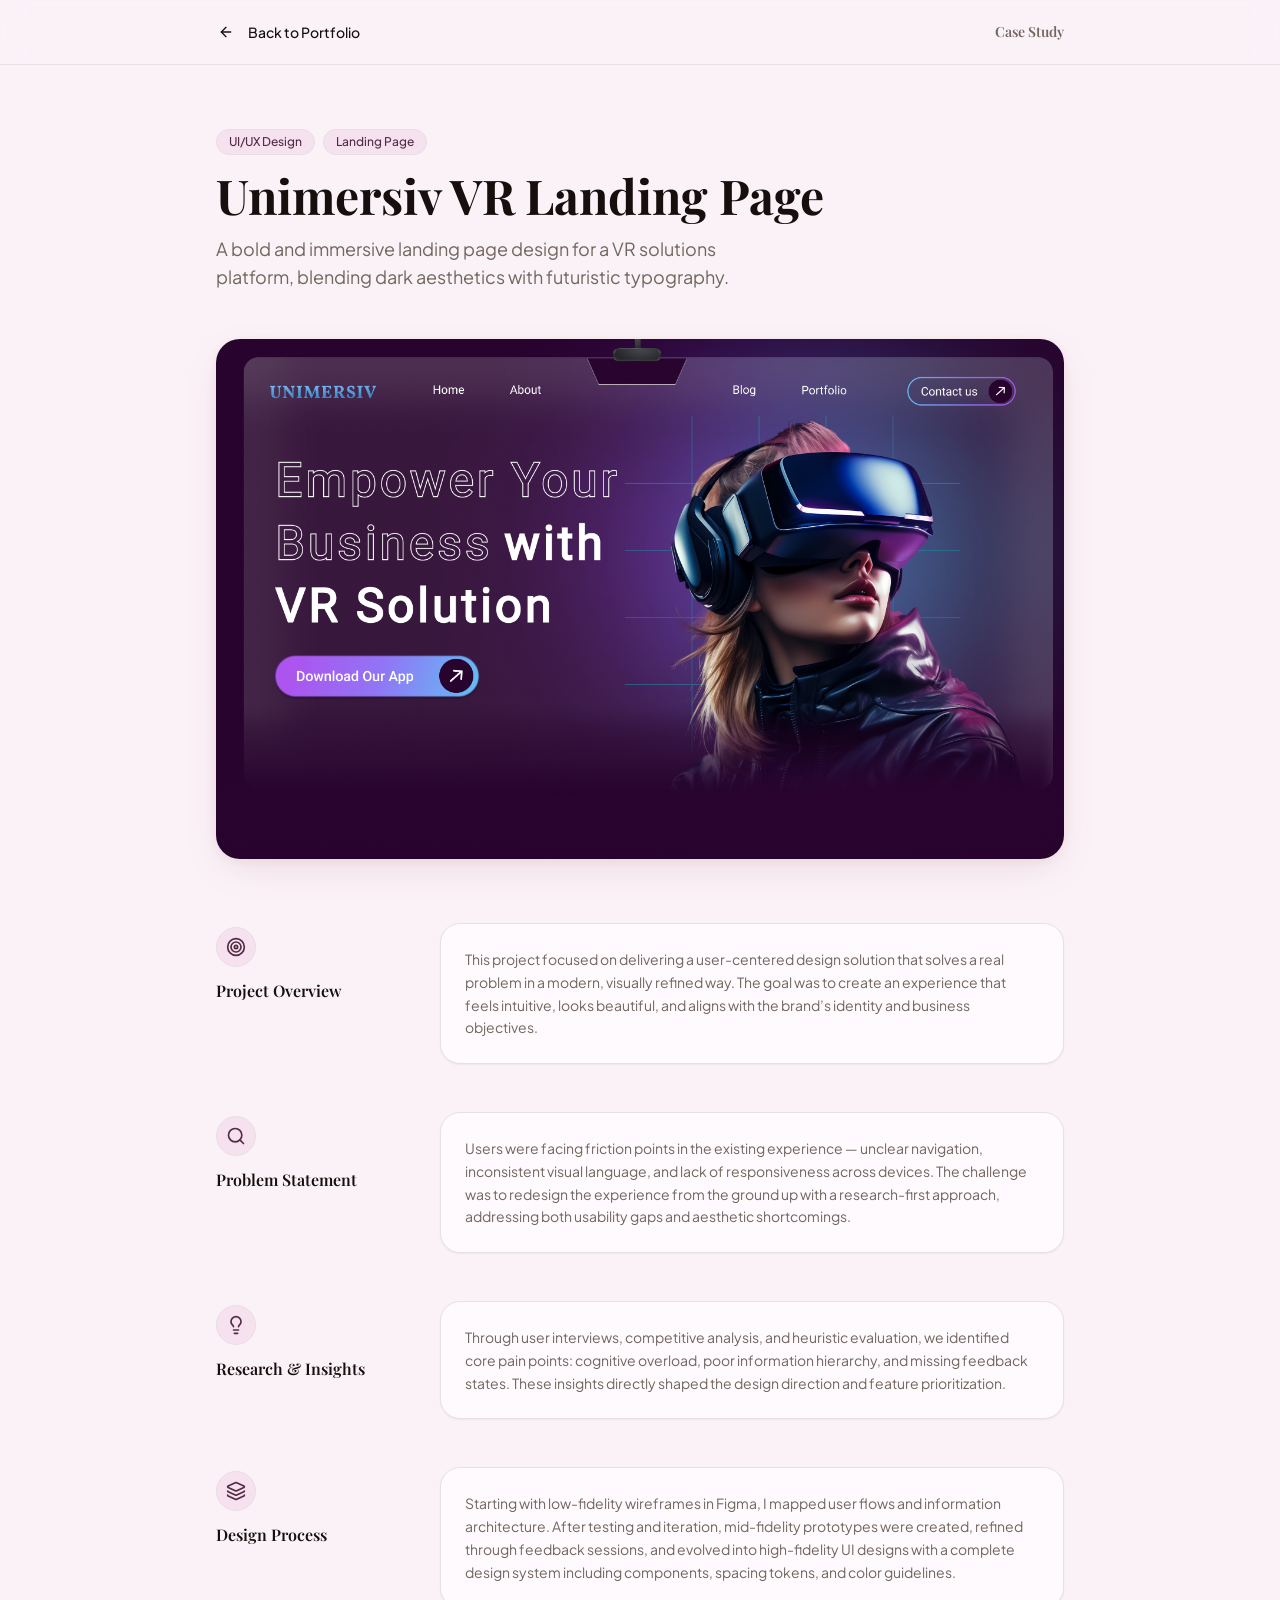
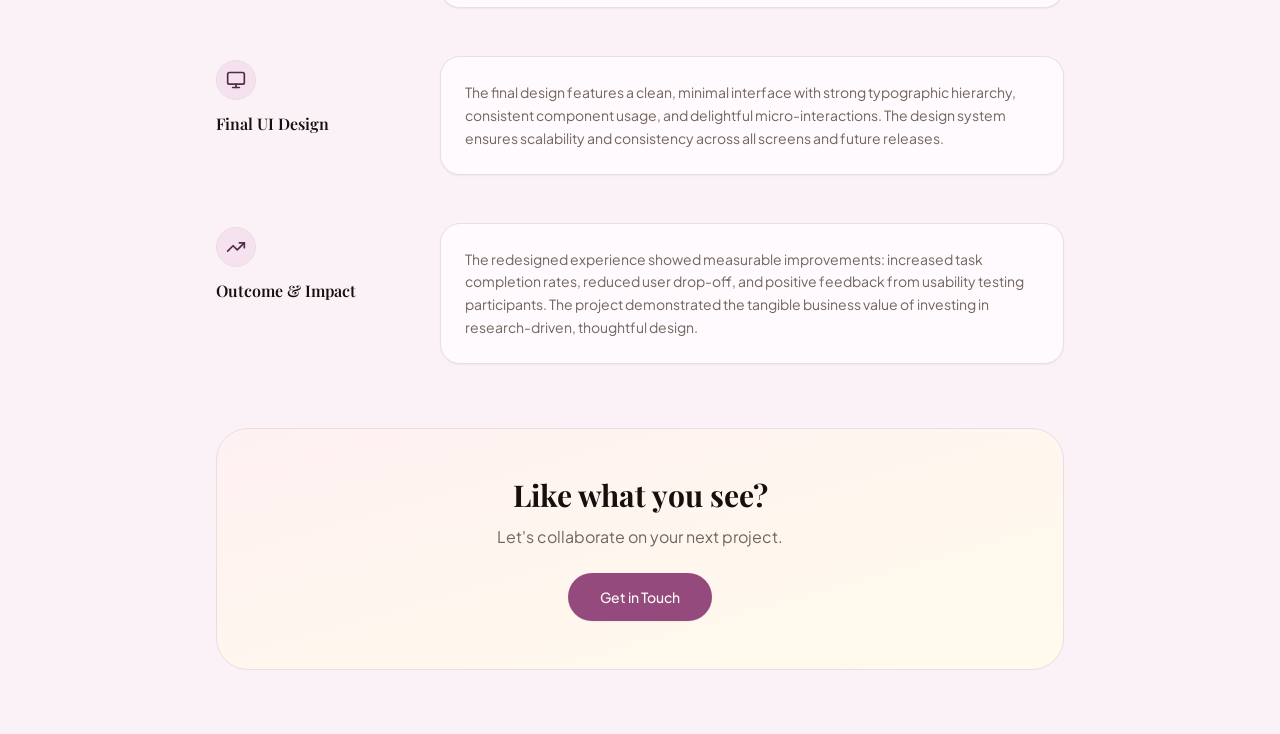
==== commit 3e9908b8: "Removed unused files" ====
--- a/casestudy/case1.html
+++ b/casestudy/case1.html
@@ -9,7 +9,6 @@
     <meta property="og:type" content="website">
     <meta name="twitter:card" content="summary_large_image">
     <link rel="icon" type="image/x-icon" href="/favicon.ico">
-    <script type="module" src="../assets/index.js"></script>
     <link rel="stylesheet" href="../assets/index.css">
     <link rel="stylesheet" href="casestudy.css">
   </head>
